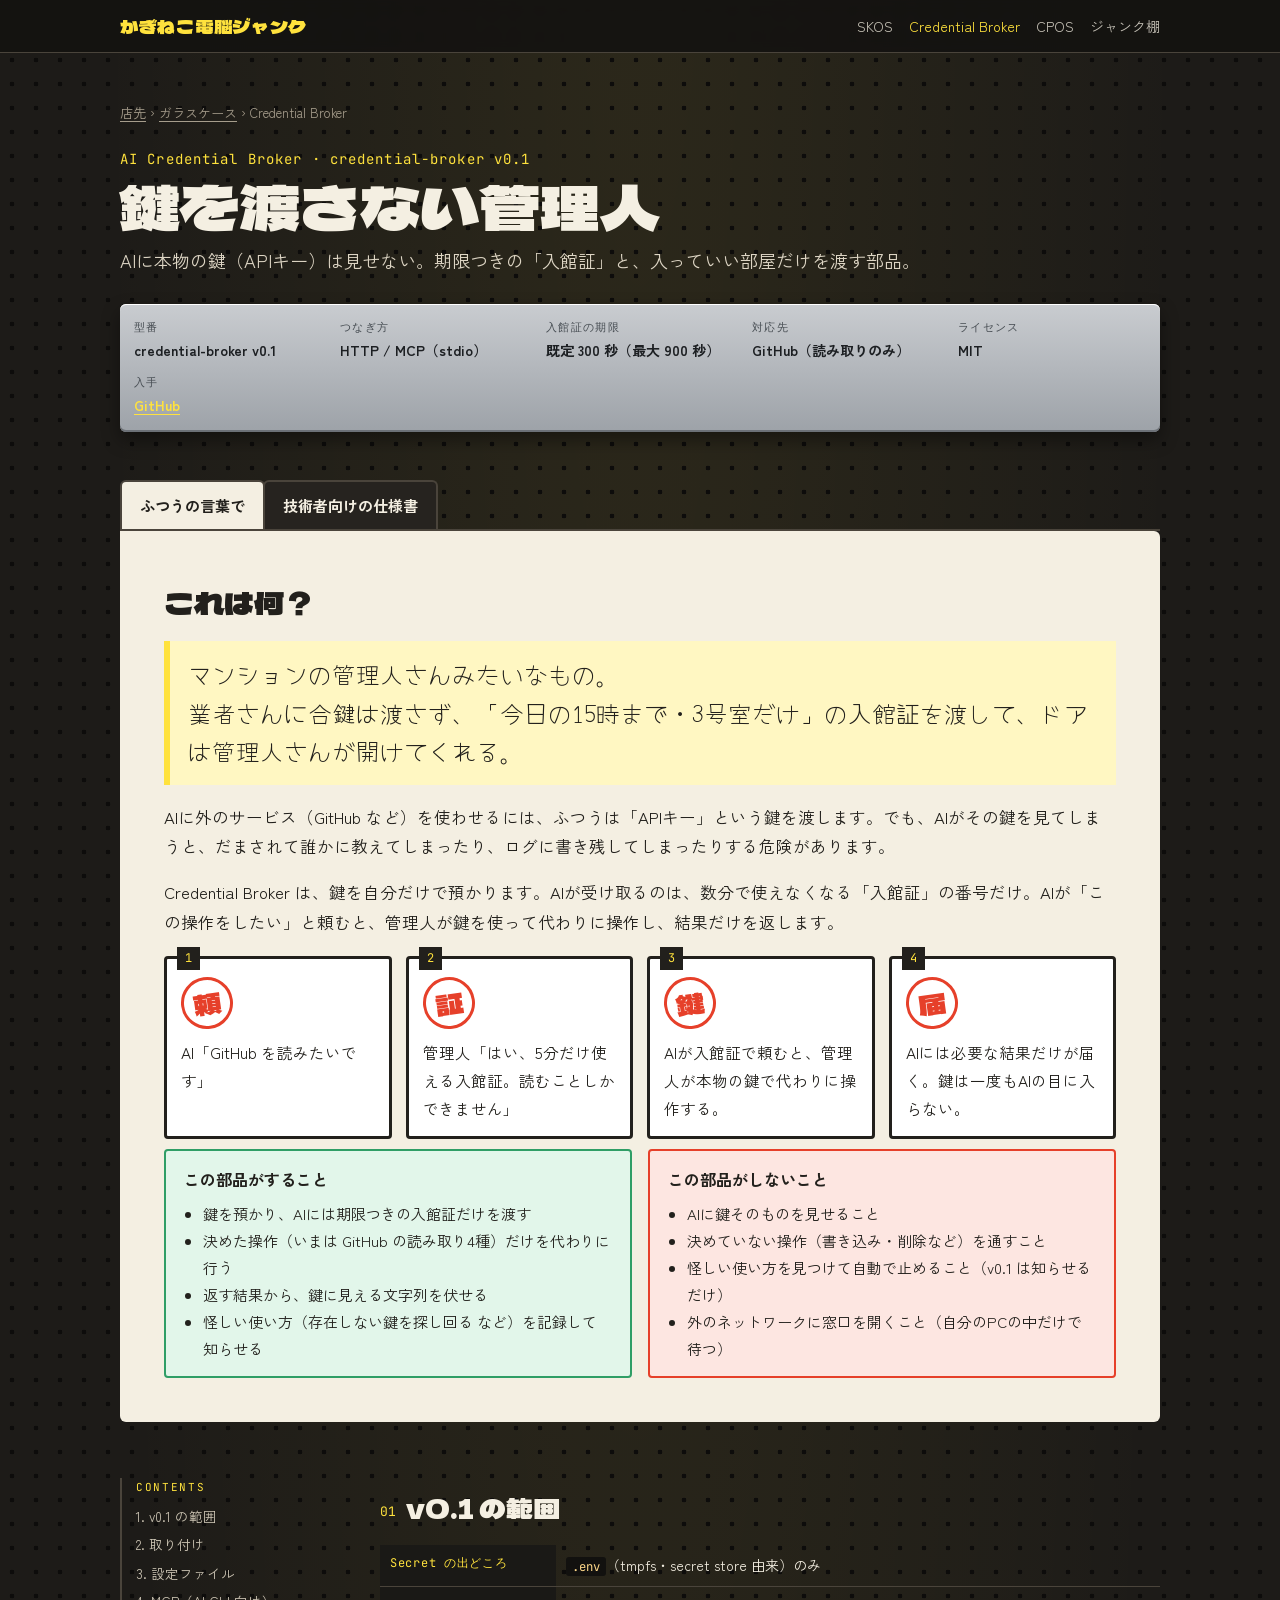
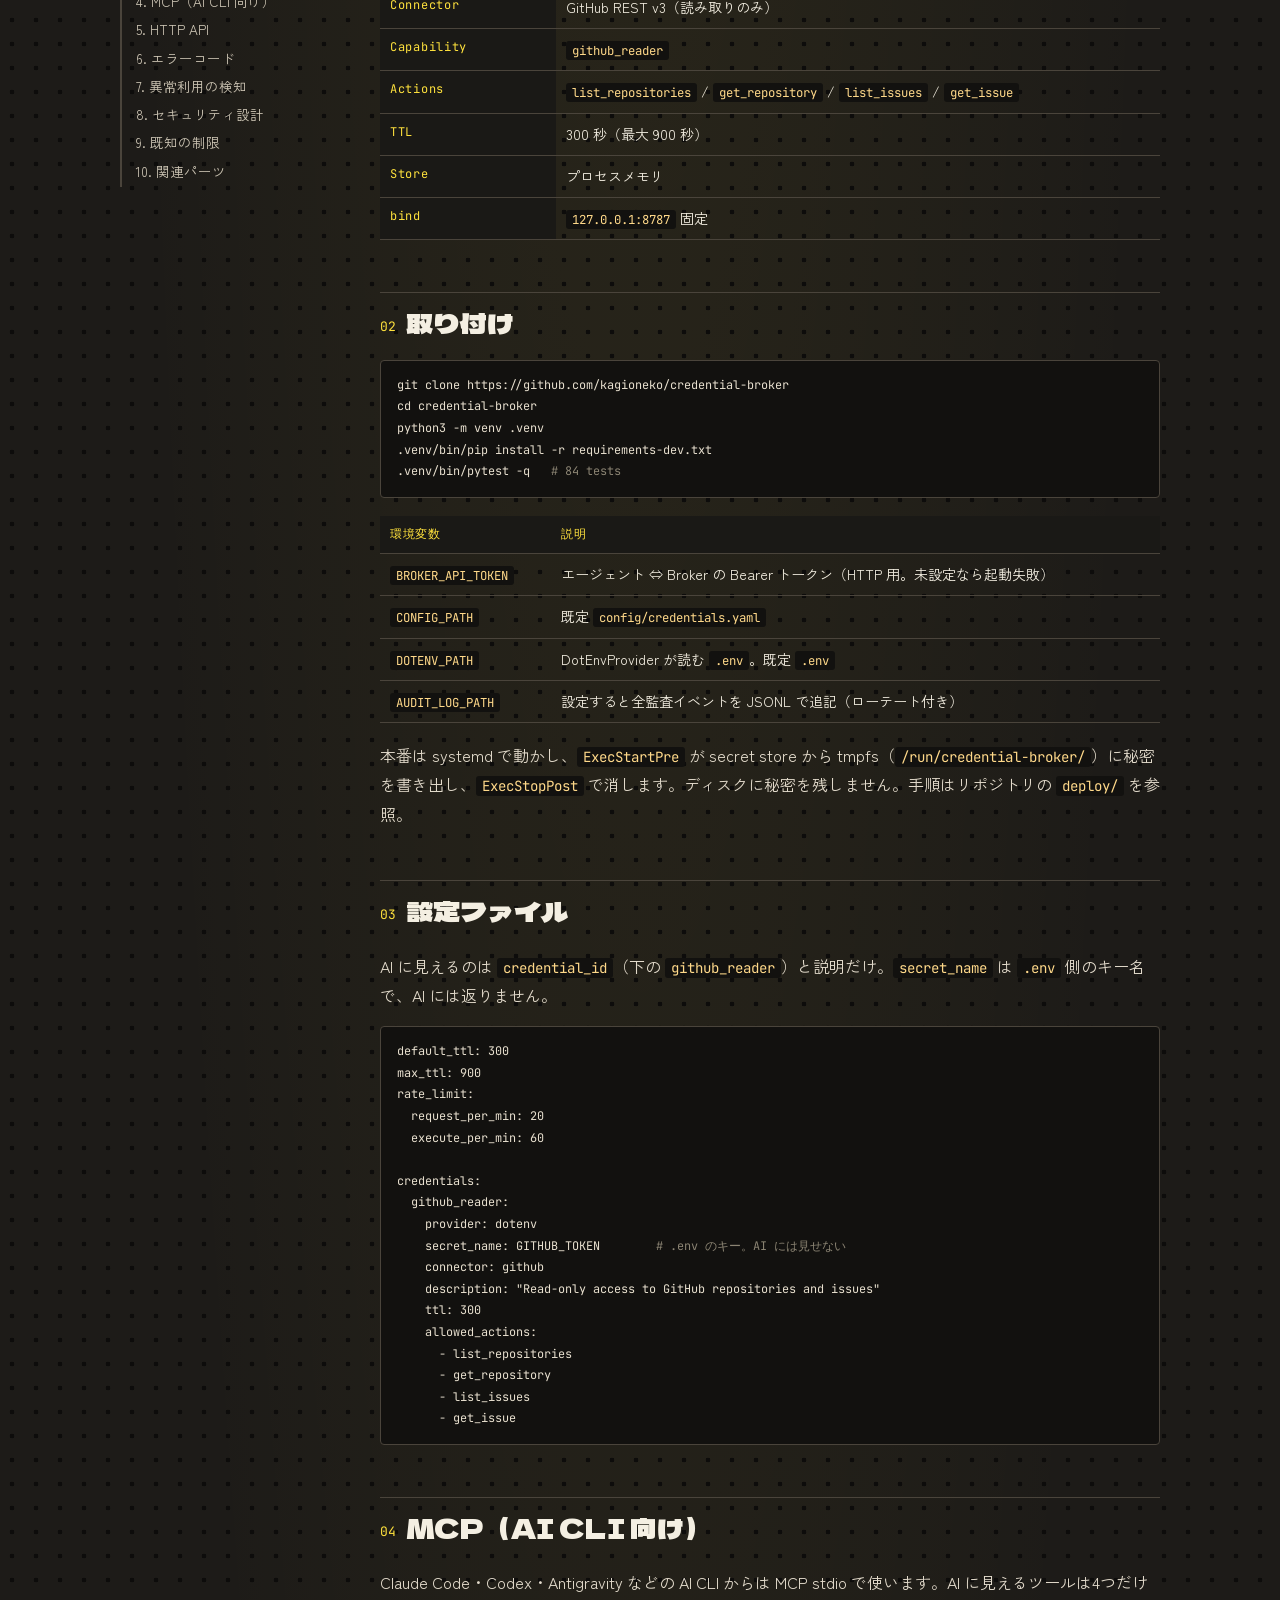
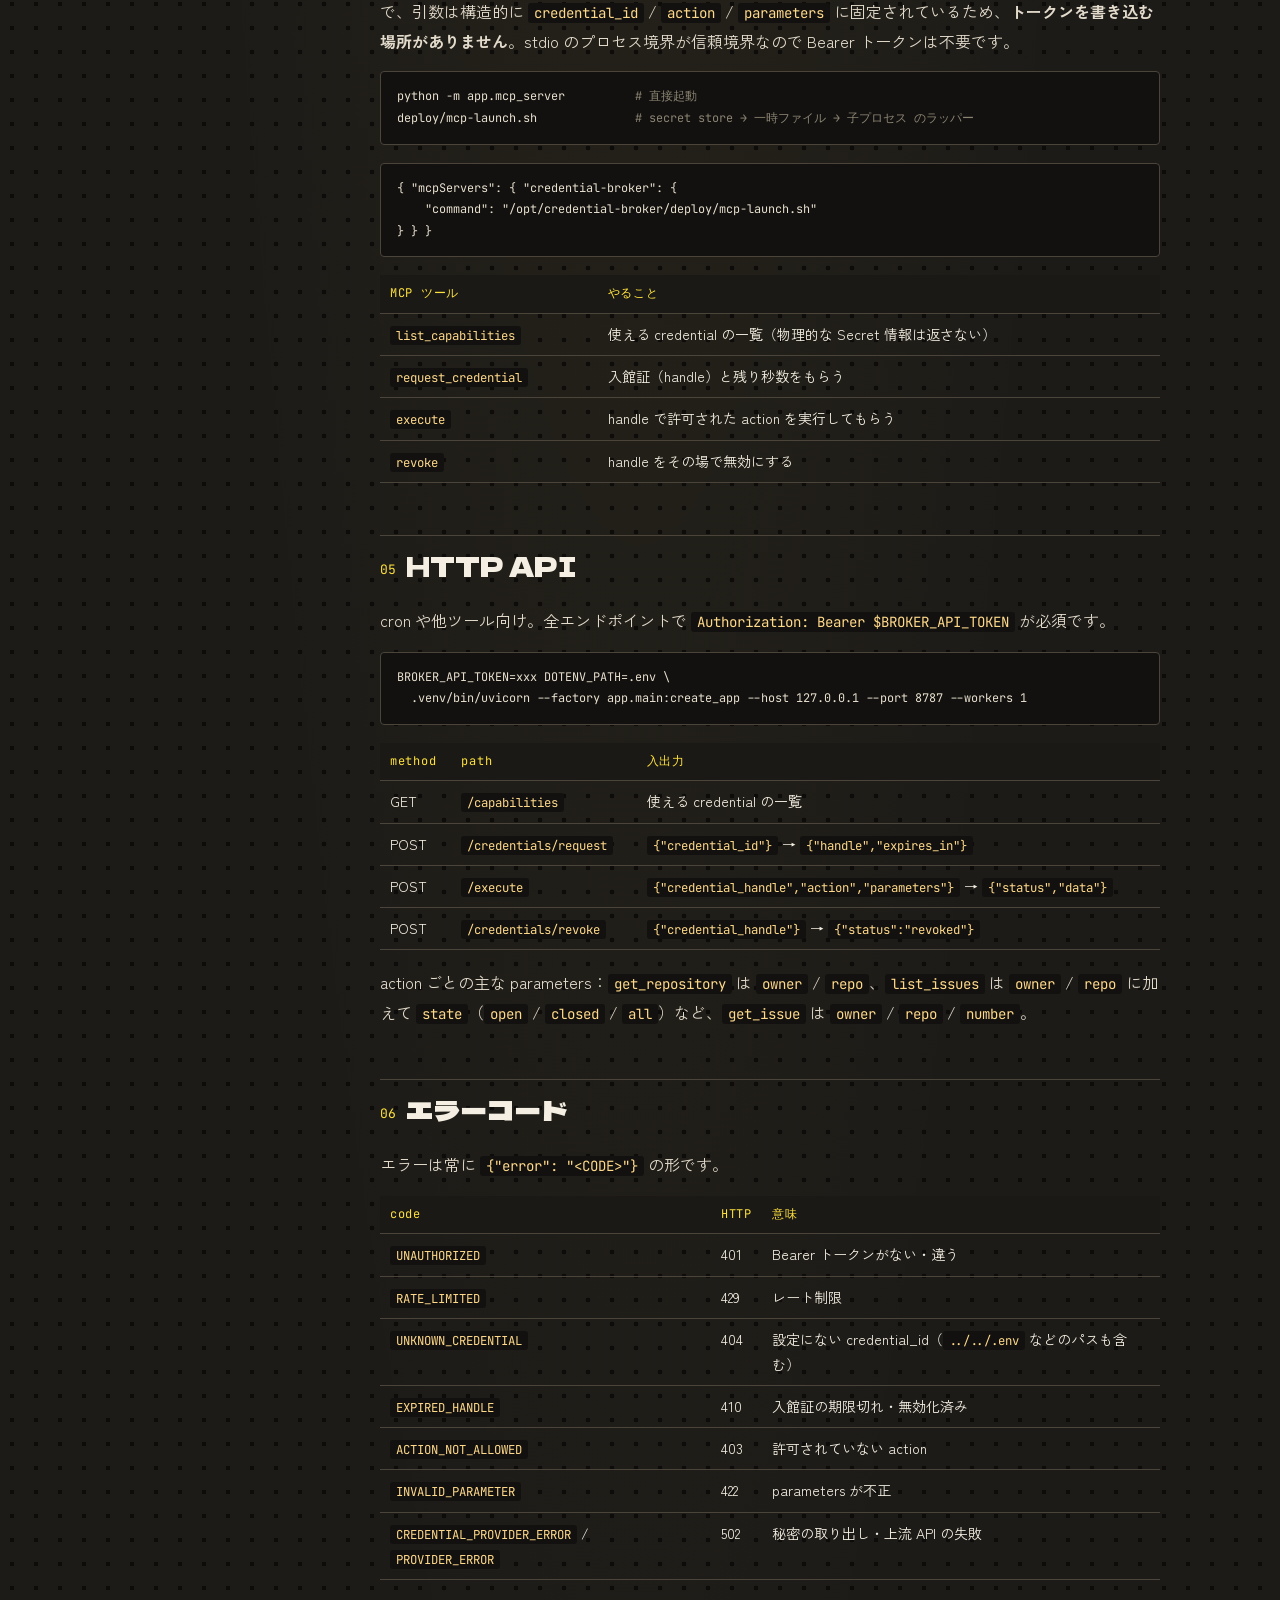
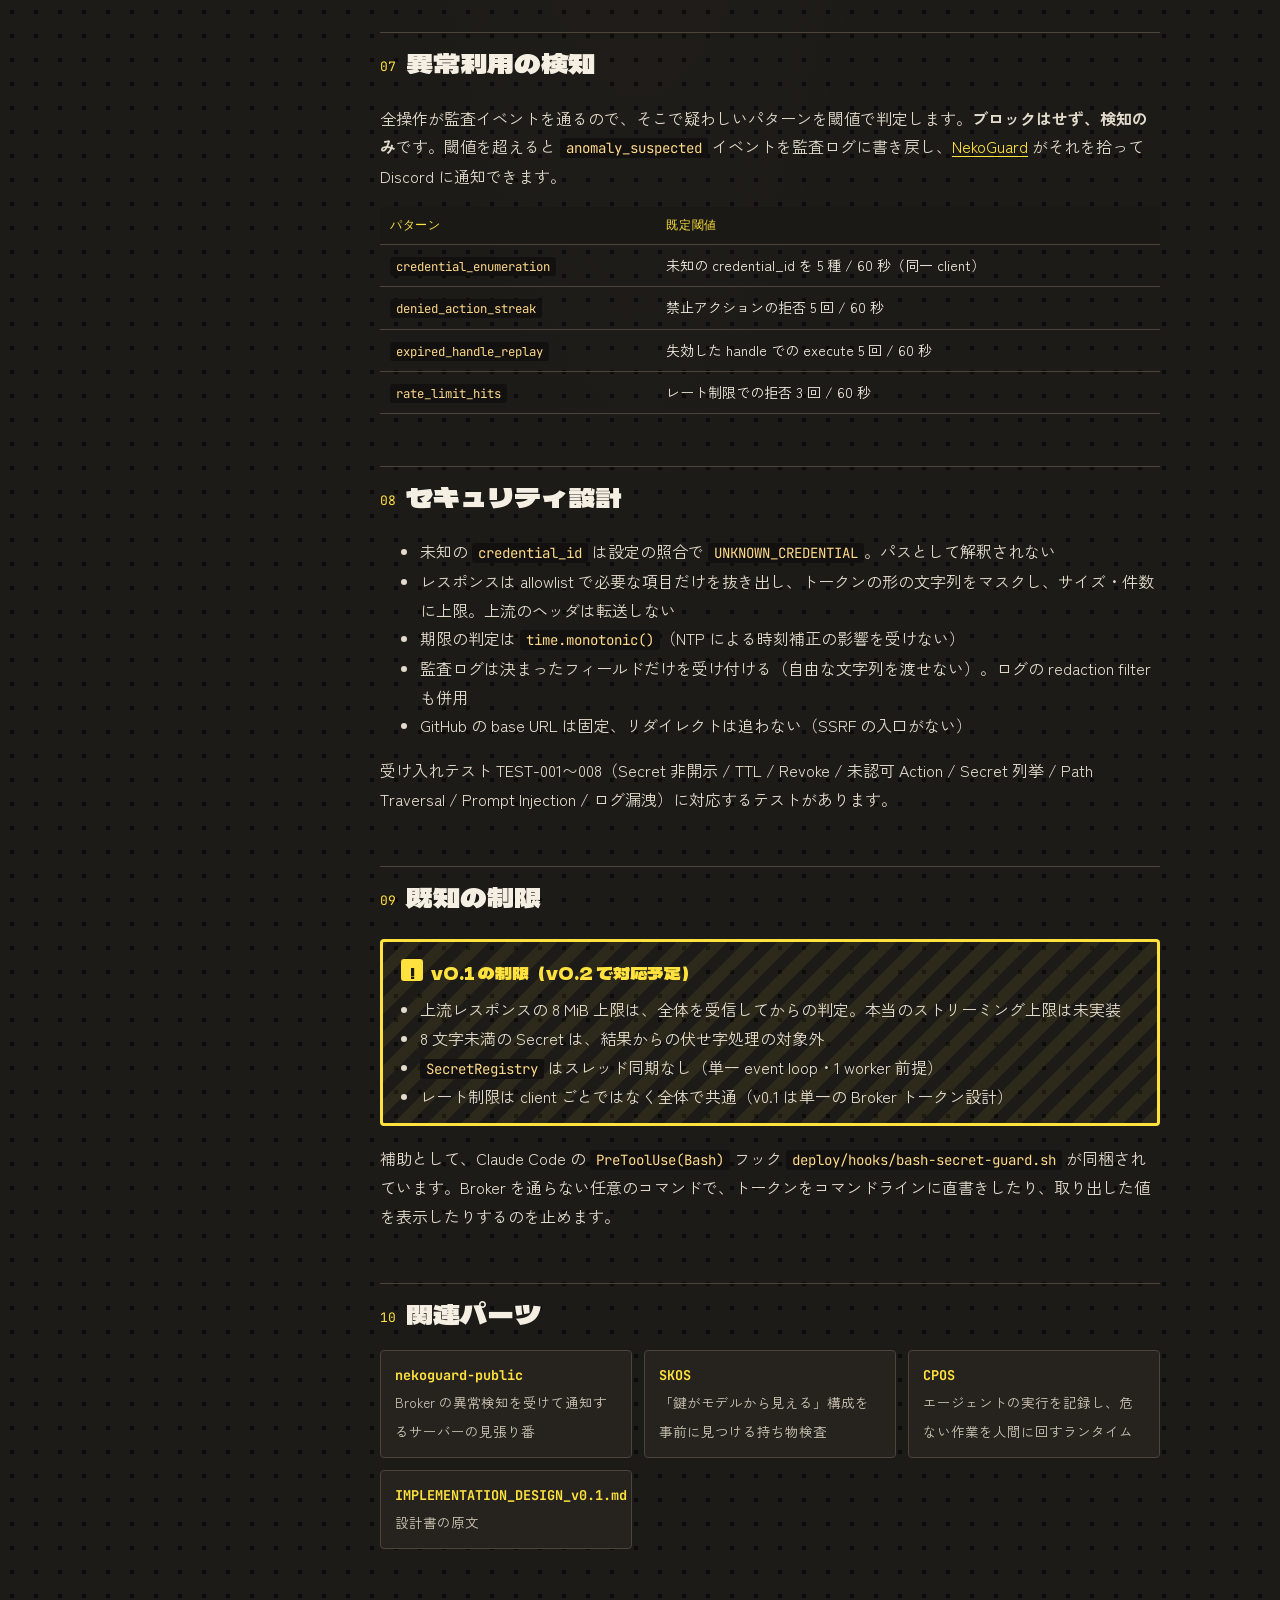
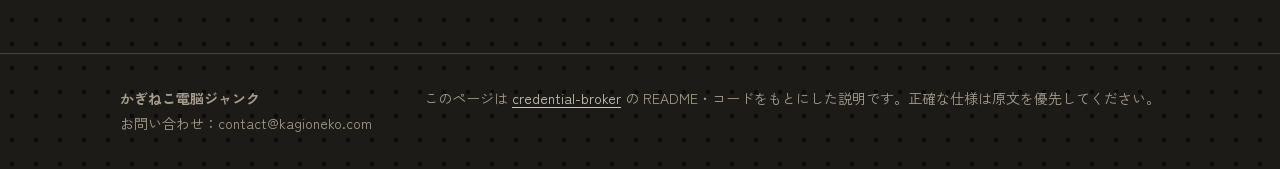
==== broker.html @ d7047fe0 "Initial site: shop front, junk shelf, SKOS/Broker/CPOS manuals Co-Authored-By: Claude Opus 5.5 <nore" ====
<!doctype html>
<html lang="ja">
<head>
<meta charset="utf-8">
<meta name="viewport" content="width=device-width, initial-scale=1, viewport-fit=cover">
<title>Credential Broker 取扱説明書 — かぎねこ電脳ジャンク</title>
<meta name="description" content="AI Credential Broker：AIに本物の鍵（APIキー）を渡さず、期限つきの入館証だけを渡す管理人。ふつうの言葉の説明と技術リファレンス。">
<link rel="icon" href="data:image/svg+xml,%3Csvg xmlns='http://www.w3.org/2000/svg' viewBox='0 0 64 64'%3E%3Crect width='64' height='64' rx='10' fill='%23c8321f'/%3E%3Ctext x='32' y='45' font-size='38' text-anchor='middle' fill='%23ffe23d' font-family='sans-serif' font-weight='900'%3E%E9%9B%BB%3C/text%3E%3C/svg%3E">
<link rel="preconnect" href="https://fonts.googleapis.com">
<link rel="preconnect" href="https://fonts.gstatic.com" crossorigin>
<link href="https://fonts.googleapis.com/css2?family=Dela+Gothic+One&family=JetBrains+Mono:wght@400;700&family=Yomogi&family=Zen+Kaku+Gothic+New:wght@400;700&display=swap" rel="stylesheet">
<link rel="stylesheet" href="css/shop.css">
</head>
<body>

<header class="topbar">
  <div class="wrap">
    <a class="brand" href="./">かぎねこ電脳ジャンク</a>
    <nav aria-label="取扱説明書">
      <a href="skos.html">SKOS</a>
      <a href="broker.html" aria-current="page">Credential Broker</a>
      <a href="cpos.html">CPOS</a>
      <a href="./#junk">ジャンク棚</a>
    </nav>
  </div>
</header>

<main class="wrap">
  <section class="manual-head">
    <p class="breadcrumb"><a href="./">店先</a> › <a href="./#case">ガラスケース</a> › Credential Broker</p>
    <div class="manual-title">
      <div>
        <span class="model">AI Credential Broker · credential-broker v0.1</span>
        <h1>鍵を渡さない管理人</h1>
        <p class="sub">AIに本物の鍵（APIキー）は見せない。期限つきの「入館証」と、入っていい部屋だけを渡す部品。</p>
      </div>
    </div>
    <dl class="spec-plate">
      <div><dt>型番</dt><dd>credential-broker v0.1</dd></div>
      <div><dt>つなぎ方</dt><dd>HTTP / MCP（stdio）</dd></div>
      <div><dt>入館証の期限</dt><dd>既定 300 秒（最大 900 秒）</dd></div>
      <div><dt>対応先</dt><dd>GitHub（読み取りのみ）</dd></div>
      <div><dt>ライセンス</dt><dd>MIT</dd></div>
      <div><dt>入手</dt><dd><a href="https://github.com/kagioneko/credential-broker">GitHub</a></dd></div>
    </dl>
  </section>

  <div class="layer-switch" role="navigation" aria-label="説明の段">
    <a class="plain-tab" href="#plain">ふつうの言葉で</a>
    <a href="#tech">技術者向けの仕様書</a>
  </div>

  <section id="plain" class="plain-zone">
    <h2>これは何？</h2>
    <p class="analogy">マンションの管理人さんみたいなもの。<br>業者さんに合鍵は渡さず、「今日の15時まで・3号室だけ」の入館証を渡して、ドアは管理人さんが開けてくれる。</p>
    <p>AIに外のサービス（GitHub など）を使わせるには、ふつうは「APIキー」という鍵を渡します。でも、AIがその鍵を見てしまうと、だまされて誰かに教えてしまったり、ログに書き残してしまったりする危険があります。</p>
    <p>Credential Broker は、鍵を自分だけで預かります。AIが受け取るのは、数分で使えなくなる「入館証」の番号だけ。AIが「この操作をしたい」と頼むと、管理人が鍵を使って代わりに操作し、結果だけを返します。</p>

    <div class="comic" aria-label="使い方の流れ">
      <div class="panel"><span class="num">1</span><div class="pic" aria-hidden="true">頼</div><p>AI「GitHub を読みたいです」</p></div>
      <div class="panel"><span class="num">2</span><div class="pic" aria-hidden="true">証</div><p>管理人「はい、5分だけ使える入館証。読むことしかできません」</p></div>
      <div class="panel"><span class="num">3</span><div class="pic" aria-hidden="true">鍵</div><p>AIが入館証で頼むと、管理人が本物の鍵で代わりに操作する。</p></div>
      <div class="panel"><span class="num">4</span><div class="pic" aria-hidden="true">届</div><p>AIには必要な結果だけが届く。鍵は一度もAIの目に入らない。</p></div>
    </div>

    <div class="does">
      <div class="yes">
        <h3>この部品がすること</h3>
        <ul>
          <li>鍵を預かり、AIには期限つきの入館証だけを渡す</li>
          <li>決めた操作（いまは GitHub の読み取り4種）だけを代わりに行う</li>
          <li>返す結果から、鍵に見える文字列を伏せる</li>
          <li>怪しい使い方（存在しない鍵を探し回る など）を記録して知らせる</li>
        </ul>
      </div>
      <div class="no">
        <h3>この部品がしないこと</h3>
        <ul>
          <li>AIに鍵そのものを見せること</li>
          <li>決めていない操作（書き込み・削除など）を通すこと</li>
          <li>怪しい使い方を見つけて自動で止めること（v0.1 は知らせるだけ）</li>
          <li>外のネットワークに窓口を開くこと（自分のPCの中だけで待つ）</li>
        </ul>
      </div>
    </div>
  </section>

  <section id="tech" class="tech-zone">
    <div class="tech-layout">
      <nav class="toc" aria-label="仕様書の目次">
        <p class="t">CONTENTS</p>
        <ol>
          <li><a href="#t-scope">1. v0.1 の範囲</a></li>
          <li><a href="#t-install">2. 取り付け</a></li>
          <li><a href="#t-config">3. 設定ファイル</a></li>
          <li><a href="#t-mcp">4. MCP（AI CLI 向け）</a></li>
          <li><a href="#t-http">5. HTTP API</a></li>
          <li><a href="#t-errors">6. エラーコード</a></li>
          <li><a href="#t-anomaly">7. 異常利用の検知</a></li>
          <li><a href="#t-design">8. セキュリティ設計</a></li>
          <li><a href="#t-limits">9. 既知の制限</a></li>
          <li><a href="#t-related">10. 関連パーツ</a></li>
        </ol>
      </nav>

      <div class="doc">
        <h2 id="t-scope"><span class="sec">01</span>v0.1 の範囲</h2>
        <div class="table-wrap"><table>
          <tbody>
            <tr><th>Secret の出どころ</th><td><code>.env</code>（tmpfs・secret store 由来）のみ</td></tr>
            <tr><th>Connector</th><td>GitHub REST v3（読み取りのみ）</td></tr>
            <tr><th>Capability</th><td><code>github_reader</code></td></tr>
            <tr><th>Actions</th><td><code>list_repositories</code> / <code>get_repository</code> / <code>list_issues</code> / <code>get_issue</code></td></tr>
            <tr><th>TTL</th><td>300 秒（最大 900 秒）</td></tr>
            <tr><th>Store</th><td>プロセスメモリ</td></tr>
            <tr><th>bind</th><td><code>127.0.0.1:8787</code> 固定</td></tr>
          </tbody>
        </table></div>

        <h2 id="t-install"><span class="sec">02</span>取り付け</h2>
<pre><code>git clone https://github.com/kagioneko/credential-broker
cd credential-broker
python3 -m venv .venv
.venv/bin/pip install -r requirements-dev.txt
.venv/bin/pytest -q   <span class="c"># 84 tests</span></code></pre>
        <div class="table-wrap"><table>
          <thead><tr><th>環境変数</th><th>説明</th></tr></thead>
          <tbody>
            <tr><td><code>BROKER_API_TOKEN</code></td><td>エージェント ⇔ Broker の Bearer トークン（HTTP 用。未設定なら起動失敗）</td></tr>
            <tr><td><code>CONFIG_PATH</code></td><td>既定 <code>config/credentials.yaml</code></td></tr>
            <tr><td><code>DOTENV_PATH</code></td><td>DotEnvProvider が読む <code>.env</code>。既定 <code>.env</code></td></tr>
            <tr><td><code>AUDIT_LOG_PATH</code></td><td>設定すると全監査イベントを JSONL で追記（ローテート付き）</td></tr>
          </tbody>
        </table></div>
        <p>本番は systemd で動かし、<code>ExecStartPre</code> が secret store から tmpfs（<code>/run/credential-broker/</code>）に秘密を書き出し、<code>ExecStopPost</code> で消します。ディスクに秘密を残しません。手順はリポジトリの <code>deploy/</code> を参照。</p>

        <h2 id="t-config"><span class="sec">03</span>設定ファイル</h2>
        <p>AI に見えるのは <code>credential_id</code>（下の <code>github_reader</code>）と説明だけ。<code>secret_name</code> は <code>.env</code> 側のキー名で、AI には返りません。</p>
<pre><code>default_ttl: 300
max_ttl: 900
rate_limit:
  request_per_min: 20
  execute_per_min: 60

credentials:
  github_reader:
    provider: dotenv
    secret_name: GITHUB_TOKEN        <span class="c"># .env のキー。AI には見せない</span>
    connector: github
    description: "Read-only access to GitHub repositories and issues"
    ttl: 300
    allowed_actions:
      - list_repositories
      - get_repository
      - list_issues
      - get_issue</code></pre>

        <h2 id="t-mcp"><span class="sec">04</span>MCP（AI CLI 向け）</h2>
        <p>Claude Code・Codex・Antigravity などの AI CLI からは MCP stdio で使います。AI に見えるツールは4つだけで、引数は構造的に <code>credential_id</code> / <code>action</code> / <code>parameters</code> に固定されているため、<b>トークンを書き込む場所がありません</b>。stdio のプロセス境界が信頼境界なので Bearer トークンは不要です。</p>
<pre><code>python -m app.mcp_server          <span class="c"># 直接起動</span>
deploy/mcp-launch.sh              <span class="c"># secret store → 一時ファイル → 子プロセス のラッパー</span></code></pre>
<pre><code>{ "mcpServers": { "credential-broker": {
    "command": "/opt/credential-broker/deploy/mcp-launch.sh"
} } }</code></pre>
        <div class="table-wrap"><table>
          <thead><tr><th>MCP ツール</th><th>やること</th></tr></thead>
          <tbody>
            <tr><td><code>list_capabilities</code></td><td>使える credential の一覧（物理的な Secret 情報は返さない）</td></tr>
            <tr><td><code>request_credential</code></td><td>入館証（handle）と残り秒数をもらう</td></tr>
            <tr><td><code>execute</code></td><td>handle で許可された action を実行してもらう</td></tr>
            <tr><td><code>revoke</code></td><td>handle をその場で無効にする</td></tr>
          </tbody>
        </table></div>

        <h2 id="t-http"><span class="sec">05</span>HTTP API</h2>
        <p>cron や他ツール向け。全エンドポイントで <code>Authorization: Bearer $BROKER_API_TOKEN</code> が必須です。</p>
<pre><code>BROKER_API_TOKEN=xxx DOTENV_PATH=.env \
  .venv/bin/uvicorn --factory app.main:create_app --host 127.0.0.1 --port 8787 --workers 1</code></pre>
        <div class="table-wrap"><table>
          <thead><tr><th>method</th><th>path</th><th>入出力</th></tr></thead>
          <tbody>
            <tr><td>GET</td><td><code>/capabilities</code></td><td>使える credential の一覧</td></tr>
            <tr><td>POST</td><td><code>/credentials/request</code></td><td><code>{"credential_id"}</code> → <code>{"handle","expires_in"}</code></td></tr>
            <tr><td>POST</td><td><code>/execute</code></td><td><code>{"credential_handle","action","parameters"}</code> → <code>{"status","data"}</code></td></tr>
            <tr><td>POST</td><td><code>/credentials/revoke</code></td><td><code>{"credential_handle"}</code> → <code>{"status":"revoked"}</code></td></tr>
          </tbody>
        </table></div>
        <p>action ごとの主な parameters：<code>get_repository</code> は <code>owner</code> / <code>repo</code>、<code>list_issues</code> は <code>owner</code> / <code>repo</code> に加えて <code>state</code>（<code>open</code> / <code>closed</code> / <code>all</code>）など、<code>get_issue</code> は <code>owner</code> / <code>repo</code> / <code>number</code>。</p>

        <h2 id="t-errors"><span class="sec">06</span>エラーコード</h2>
        <p>エラーは常に <code>{"error": "&lt;CODE&gt;"}</code> の形です。</p>
        <div class="table-wrap"><table>
          <thead><tr><th>code</th><th>HTTP</th><th>意味</th></tr></thead>
          <tbody>
            <tr><td><code>UNAUTHORIZED</code></td><td>401</td><td>Bearer トークンがない・違う</td></tr>
            <tr><td><code>RATE_LIMITED</code></td><td>429</td><td>レート制限</td></tr>
            <tr><td><code>UNKNOWN_CREDENTIAL</code></td><td>404</td><td>設定にない credential_id（<code>../../.env</code> などのパスも含む）</td></tr>
            <tr><td><code>EXPIRED_HANDLE</code></td><td>410</td><td>入館証の期限切れ・無効化済み</td></tr>
            <tr><td><code>ACTION_NOT_ALLOWED</code></td><td>403</td><td>許可されていない action</td></tr>
            <tr><td><code>INVALID_PARAMETER</code></td><td>422</td><td>parameters が不正</td></tr>
            <tr><td><code>CREDENTIAL_PROVIDER_ERROR</code> / <code>PROVIDER_ERROR</code></td><td>502</td><td>秘密の取り出し・上流 API の失敗</td></tr>
          </tbody>
        </table></div>

        <h2 id="t-anomaly"><span class="sec">07</span>異常利用の検知</h2>
        <p>全操作が監査イベントを通るので、そこで疑わしいパターンを閾値で判定します。<b>ブロックはせず、検知のみ</b>です。閾値を超えると <code>anomaly_suspected</code> イベントを監査ログに書き戻し、<a href="https://github.com/kagioneko/nekoguard-public">NekoGuard</a> がそれを拾って Discord に通知できます。</p>
        <div class="table-wrap"><table>
          <thead><tr><th>パターン</th><th>既定閾値</th></tr></thead>
          <tbody>
            <tr><td><code>credential_enumeration</code></td><td>未知の credential_id を 5 種 / 60 秒（同一 client）</td></tr>
            <tr><td><code>denied_action_streak</code></td><td>禁止アクションの拒否 5 回 / 60 秒</td></tr>
            <tr><td><code>expired_handle_replay</code></td><td>失効した handle での execute 5 回 / 60 秒</td></tr>
            <tr><td><code>rate_limit_hits</code></td><td>レート制限での拒否 3 回 / 60 秒</td></tr>
          </tbody>
        </table></div>

        <h2 id="t-design"><span class="sec">08</span>セキュリティ設計</h2>
        <ul>
          <li>未知の <code>credential_id</code> は設定の照合で <code>UNKNOWN_CREDENTIAL</code>。パスとして解釈されない</li>
          <li>レスポンスは allowlist で必要な項目だけを抜き出し、トークンの形の文字列をマスクし、サイズ・件数に上限。上流のヘッダは転送しない</li>
          <li>期限の判定は <code>time.monotonic()</code>（NTP による時刻補正の影響を受けない）</li>
          <li>監査ログは決まったフィールドだけを受け付ける（自由な文字列を渡せない）。ログの redaction filter も併用</li>
          <li>GitHub の base URL は固定、リダイレクトは追わない（SSRF の入口がない）</li>
        </ul>
        <p>受け入れテスト TEST-001〜008（Secret 非開示 / TTL / Revoke / 未認可 Action / Secret 列挙 / Path Traversal / Prompt Injection / ログ漏洩）に対応するテストがあります。</p>

        <h2 id="t-limits"><span class="sec">09</span>既知の制限</h2>
        <div class="caution">
          <p class="h">v0.1 の制限（v0.2 で対応予定）</p>
          <ul>
            <li>上流レスポンスの 8 MiB 上限は、全体を受信してからの判定。本当のストリーミング上限は未実装</li>
            <li>8 文字未満の Secret は、結果からの伏せ字処理の対象外</li>
            <li><code>SecretRegistry</code> はスレッド同期なし（単一 event loop・1 worker 前提）</li>
            <li>レート制限は client ごとではなく全体で共通（v0.1 は単一の Broker トークン設計）</li>
          </ul>
        </div>
        <p>補助として、Claude Code の <code>PreToolUse(Bash)</code> フック <code>deploy/hooks/bash-secret-guard.sh</code> が同梱されています。Broker を通らない任意のコマンドで、トークンをコマンドラインに直書きしたり、取り出した値を表示したりするのを止めます。</p>

        <h2 id="t-related"><span class="sec">10</span>関連パーツ</h2>
        <div class="related">
          <a href="https://github.com/kagioneko/nekoguard-public"><b>nekoguard-public</b><span>Broker の異常検知を受けて通知するサーバーの見張り番</span></a>
          <a href="skos.html"><b>SKOS</b><span>「鍵がモデルから見える」構成を事前に見つける持ち物検査</span></a>
          <a href="cpos.html"><b>CPOS</b><span>エージェントの実行を記録し、危ない作業を人間に回すランタイム</span></a>
          <a href="https://github.com/kagioneko/credential-broker/blob/master/IMPLEMENTATION_DESIGN_v0.1.md"><b>IMPLEMENTATION_DESIGN_v0.1.md</b><span>設計書の原文</span></a>
        </div>
      </div>
    </div>
  </section>
</main>

<footer class="footer">
  <div class="wrap">
    <div><b>かぎねこ電脳ジャンク</b><br>お問い合わせ：contact@kagioneko.com</div>
    <div>このページは <a href="https://github.com/kagioneko/credential-broker">credential-broker</a> の README・コードをもとにした説明です。正確な仕様は原文を優先してください。</div>
  </div>
</footer>
</body>
</html>
---- css/shop.css ----
/* かぎねこ電脳ジャンク — 共通スタイル
   夜の電気街の店先：有孔ボードの壁、手書きPOP、段ボールのカゴ、蛍光の値札 */

:root {
  --wall: #1d1b18;
  --wall-2: #26231f;
  --peg: #34302a;
  --kraft: #c7a26a;
  --kraft-dark: #9c7a45;
  --kraft-ink: #3a2a14;
  --paper: #f4efe2;
  --paper-ink: #22201c;
  --pop-yellow: #ffe23d;
  --pop-red: #e6402a;
  --pop-green: #3fd18a;
  --neon: #ff5a8a;
  --neon-cyan: #4fe3ff;
  --muted: #a69d8c;
  --line: #4a443b;
  --code-bg: #12110f;
  --radius: 4px;
  --gutter: clamp(16px, 4vw, 40px);
  --f-sign: "Dela Gothic One", "Hiragino Sans", "Noto Sans JP", sans-serif;
  --f-body: "Zen Kaku Gothic New", "Hiragino Sans", "Noto Sans JP", sans-serif;
  --f-hand: "Yomogi", "Zen Kurenaido", "Hiragino Maru Gothic ProN", sans-serif;
  --f-mono: "JetBrains Mono", "Source Code Pro", ui-monospace, monospace;
  color-scheme: dark;
}

* { box-sizing: border-box; }

html { scroll-behavior: smooth; }

body {
  margin: 0;
  background-color: var(--wall);
  background-image:
    radial-gradient(circle at 12px 12px, #0d0c0b 2.2px, transparent 2.6px),
    radial-gradient(ellipse at 50% -10%, rgba(255, 226, 61, .07), transparent 60%);
  background-size: 24px 24px, 100% 100%;
  color: var(--paper);
  font-family: var(--f-body);
  font-size: 16px;
  line-height: 1.8;
  -webkit-font-smoothing: antialiased;
}

a { color: var(--pop-yellow); text-underline-offset: 3px; }
a:hover { color: #fff; }

img { max-width: 100%; }

.wrap { max-width: 1120px; margin: 0 auto; padding-inline: var(--gutter); }

/* ---------- 上部の店名バー ---------- */
.topbar {
  position: sticky;
  top: env(safe-area-inset-top, 0px);
  z-index: 20;
  background: rgba(20, 19, 17, .92);
  backdrop-filter: blur(6px);
  border-bottom: 1px solid var(--line);
}
.topbar .wrap {
  display: flex; align-items: center; gap: 16px; flex-wrap: wrap;
  padding-block: 10px;
}
.topbar .brand {
  font-family: var(--f-sign); color: var(--pop-yellow); text-decoration: none;
  font-size: 18px; letter-spacing: .04em;
}
.topbar nav { display: flex; gap: 4px 16px; flex-wrap: wrap; margin-left: auto; font-size: 14px; }
.topbar nav a { color: var(--paper); text-decoration: none; opacity: .8; }
.topbar nav a:hover, .topbar nav a[aria-current] { opacity: 1; color: var(--pop-yellow); }

/* ---------- 看板 ---------- */
.sign {
  position: relative;
  padding-block: 64px 40px;
  text-align: center;
  overflow: hidden;
}
.sign-board {
  display: inline-block;
  position: relative;
  padding: 22px clamp(18px, 5vw, 56px) 26px;
  background: linear-gradient(180deg, #c8321f, #a5251a);
  border: 6px solid #2a1712;
  outline: 3px solid var(--pop-yellow);
  outline-offset: -14px;
  box-shadow: 0 18px 40px rgba(0,0,0,.55), inset 0 2px 0 rgba(255,255,255,.2);
  transform: rotate(-1.2deg);
}
.sign-board .kicker {
  display: block; font-family: var(--f-body); font-weight: 700;
  font-size: clamp(12px, 2.4vw, 15px); letter-spacing: .3em; color: #ffd9cf;
}
.sign-board h1 {
  margin: 4px 0 0; font-family: var(--f-sign); font-weight: 400;
  font-size: clamp(34px, 8.5vw, 84px); line-height: 1.1; color: var(--pop-yellow);
  text-shadow: 3px 3px 0 #2a1712;
  letter-spacing: .02em;
}
.sign-board .en {
  display: block; margin-top: 6px; font-family: var(--f-mono); font-size: clamp(11px, 2vw, 13px);
  letter-spacing: .35em; color: #ffe9b0;
}
.open-neon {
  position: absolute; right: clamp(-6px, 2vw, 24px); top: -18px;
  font-family: var(--f-mono); font-weight: 700; font-size: 18px; letter-spacing: .2em;
  color: var(--neon); padding: 4px 10px; border: 2px solid var(--neon); border-radius: 8px;
  text-shadow: 0 0 6px var(--neon), 0 0 16px var(--neon);
  box-shadow: 0 0 10px rgba(255,90,138,.6), inset 0 0 8px rgba(255,90,138,.4);
  transform: rotate(6deg);
  animation: flicker 6s infinite;
  background: #1a0f13;
}
@keyframes flicker {
  0%, 18%, 22%, 62%, 64%, 100% { opacity: 1; }
  20%, 63% { opacity: .35; }
}
.sign-lead {
  max-width: 640px; margin: 36px auto 0; font-size: clamp(15px, 2.4vw, 18px); color: #e9e2d2;
}
.sign-lead strong { color: var(--pop-yellow); }

/* ---------- 注意書きの貼り紙 ---------- */
.notice {
  position: relative;
  max-width: 760px; margin: 8px auto 0;
  background: var(--paper); color: var(--paper-ink);
  padding: 28px clamp(18px, 4vw, 36px) 22px;
  box-shadow: 0 10px 24px rgba(0,0,0,.45);
  transform: rotate(.6deg);
  font-family: var(--f-hand); font-size: 17px; line-height: 1.75;
}
.notice::before, .notice::after {
  content: ""; position: absolute; top: -10px; width: 90px; height: 24px;
  background: rgba(255, 226, 61, .75);
  box-shadow: 0 1px 2px rgba(0,0,0,.2);
}
.notice::before { left: 18px; transform: rotate(-6deg); }
.notice::after { right: 18px; transform: rotate(5deg); }
.notice h2 {
  margin: 0 0 8px; font-family: var(--f-sign); font-weight: 400; font-size: 22px; color: var(--pop-red);
}
.notice ul { margin: 0; padding-left: 1.2em; }
.notice li { margin: 2px 0; }
.notice .sig { text-align: right; margin: 10px 0 0; }

/* ---------- 見出し（棚札） ---------- */
.section { padding-block: 72px 24px; }
.shelf-label {
  display: flex; align-items: baseline; gap: 14px; flex-wrap: wrap;
  margin: 0 0 8px;
}
.shelf-label h2 {
  margin: 0; font-family: var(--f-sign); font-weight: 400; font-size: clamp(24px, 4.5vw, 36px);
  color: var(--paper);
}
.shelf-label .no {
  font-family: var(--f-mono); font-size: 13px; color: var(--wall); background: var(--pop-yellow);
  padding: 2px 8px; border-radius: 2px; letter-spacing: .1em;
}
.section-lead { color: var(--muted); margin: 0 0 28px; max-width: 720px; }

/* ---------- ガラスケース（主力パーツ） ---------- */
.case {
  display: grid; grid-template-columns: repeat(auto-fit, minmax(280px, 1fr)); gap: 22px;
  padding: 22px; border-radius: 6px;
  background:
    linear-gradient(135deg, rgba(255,255,255,.07), rgba(255,255,255,0) 40%),
    linear-gradient(180deg, #2b2823, #1f1d19);
  border: 1px solid #5a5347;
  box-shadow: inset 0 0 0 4px #15130f, inset 0 0 40px rgba(79, 227, 255, .05), 0 20px 40px rgba(0,0,0,.4);
}
.item {
  position: relative; display: flex; flex-direction: column;
  background: var(--paper); color: var(--paper-ink); border-radius: var(--radius);
  padding: 22px 20px 18px; text-decoration: none;
  box-shadow: 0 6px 0 #0d0c0a, 0 14px 24px rgba(0,0,0,.35);
  transition: transform .2s ease, box-shadow .2s ease;
}
.item:hover { transform: translateY(-4px) rotate(-.4deg); color: var(--paper-ink); box-shadow: 0 10px 0 #0d0c0a, 0 22px 30px rgba(0,0,0,.4); }
.item .model { font-family: var(--f-mono); font-size: 12px; color: #6f675a; letter-spacing: .06em; padding-right: 64px; }
.item h3 { margin: 2px 0 6px; font-family: var(--f-sign); font-weight: 400; font-size: 26px; line-height: 1.2; }
.item .plain { font-family: var(--f-hand); font-size: 18px; line-height: 1.6; margin: 0 0 12px; color: #2c2924; }
.item .tech { font-size: 13.5px; color: #5d5649; margin: 0 0 16px; }
.item .go {
  margin-top: auto; align-self: flex-start; font-weight: 700; font-size: 14px;
  background: var(--paper-ink); color: var(--pop-yellow); padding: 6px 14px; border-radius: 3px;
}
.sticker {
  position: absolute; top: -12px; right: 14px;
  font-family: var(--f-sign); font-size: 14px; color: var(--paper-ink);
  background: var(--pop-yellow); padding: 6px 10px; border-radius: 50%;
  width: 64px; height: 64px; display: grid; place-items: center; text-align: center; line-height: 1.1;
  transform: rotate(12deg); box-shadow: 0 3px 6px rgba(0,0,0,.35);
}
.sticker.red { background: var(--pop-red); color: #fff; }
.sticker.green { background: var(--pop-green); }

/* ---------- 組み立て例 ---------- */
.assembly {
  display: grid; grid-template-columns: 1fr auto 1fr auto 1fr; align-items: stretch; gap: 10px;
}
.assembly .step {
  background: var(--wall-2); border: 1px dashed var(--line); border-radius: 6px; padding: 18px;
}
.assembly .step .when { font-family: var(--f-mono); font-size: 12px; color: var(--pop-yellow); letter-spacing: .1em; }
.assembly .step h3 { margin: 4px 0 6px; font-size: 18px; }
.assembly .step p { margin: 0; color: #d6cebe; font-size: 14.5px; }
.assembly .arrow { align-self: center; font-family: var(--f-sign); font-size: 28px; color: var(--pop-yellow); }

/* ---------- ジャンク棚 ---------- */
.bins { display: flex; gap: 8px; flex-wrap: wrap; margin: 0 0 22px; }
.bin-btn {
  font: inherit; font-size: 14px; cursor: pointer;
  background: var(--kraft); color: var(--kraft-ink); border: 0; border-radius: 3px;
  padding: 6px 12px; font-weight: 700;
  box-shadow: inset 0 -3px 0 var(--kraft-dark);
}
.bin-btn[aria-pressed="true"] { background: var(--pop-yellow); box-shadow: inset 0 -3px 0 #b39a12; }
.bin-btn .n { font-family: var(--f-mono); font-weight: 400; opacity: .7; margin-left: 4px; }

.search {
  display: block; width: 100%; max-width: 420px; margin: 0 0 18px;
  font: inherit; color: var(--paper); background: var(--code-bg);
  border: 1px solid var(--line); border-radius: 3px; padding: 8px 12px;
}

.shelf {
  display: grid; grid-template-columns: repeat(auto-fill, minmax(240px, 1fr)); gap: 18px 16px;
  padding: 18px; border-radius: 4px;
  background:
    repeating-linear-gradient(180deg, transparent 0 calc(100% - 14px), #3b352c calc(100% - 14px) 100%),
    var(--wall-2);
}
.tag {
  position: relative; display: flex; flex-direction: column;
  background: var(--kraft); color: var(--kraft-ink);
  padding: 22px 16px 14px 16px; border-radius: 3px 14px 3px 3px;
  text-decoration: none;
  clip-path: polygon(0 0, calc(100% - 22px) 0, 100% 22px, 100% 100%, 0 100%);
  transition: transform .15s ease;
  background-image: linear-gradient(180deg, rgba(255,255,255,.12), rgba(0,0,0,.04));
}
.tag:hover { transform: rotate(-1.2deg) translateY(-2px); color: var(--kraft-ink); }
.tag::before {
  content: ""; position: absolute; top: 9px; left: 12px; width: 9px; height: 9px; border-radius: 50%;
  background: var(--wall-2); box-shadow: inset 0 1px 2px rgba(0,0,0,.6);
}
.tag .name { font-family: var(--f-mono); font-size: 13.5px; font-weight: 700; word-break: break-all; margin: 0 0 4px; }
.tag .plain { font-family: var(--f-hand); font-size: 16px; line-height: 1.55; margin: 0 0 8px; color: #2a1e0d; }
.tag .meta { margin-top: auto; display: flex; gap: 6px; flex-wrap: wrap; align-items: center; font-size: 12px; }
.tag .chip { background: rgba(58, 42, 20, .14); padding: 1px 7px; border-radius: 2px; }
.tag .chip.warn { background: var(--pop-red); color: #fff; }
.tag .chip.good { background: var(--pop-green); color: #0b2a1a; }
.tag .price {
  margin-left: auto; font-family: var(--f-sign); font-size: 15px; color: var(--pop-red);
  background: var(--pop-yellow); padding: 0 6px; transform: rotate(-3deg);
}
.empty { color: var(--muted); padding: 20px; }

/* ---------- 説明書ページ ---------- */
.manual-head { padding-block: 48px 8px; }
.breadcrumb { font-size: 13px; color: var(--muted); margin: 0 0 18px; }
.breadcrumb a { color: var(--muted); }
.manual-title { display: flex; gap: 22px; align-items: flex-start; flex-wrap: wrap; }
.manual-title h1 {
  margin: 0; font-family: var(--f-sign); font-weight: 400; font-size: clamp(32px, 6.5vw, 60px); line-height: 1.1;
}
.manual-title .model { font-family: var(--f-mono); color: var(--pop-yellow); font-size: 14px; letter-spacing: .08em; }
.manual-title .sub { color: #ddd5c4; margin: 6px 0 0; font-size: clamp(15px, 2.4vw, 18px); }

.spec-plate {
  margin: 28px 0 0;
  display: grid; grid-template-columns: repeat(auto-fit, minmax(170px, 1fr));
  background: linear-gradient(180deg, #c9ccd0, #9da2a8); color: #1c1f22;
  border-radius: 6px; padding: 14px; gap: 10px 18px;
  box-shadow: inset 0 1px 0 #fff, inset 0 -2px 0 #6c7177, 0 8px 18px rgba(0,0,0,.4);
  font-size: 14px; position: relative;
}
.spec-plate div { min-width: 0; }
.spec-plate dt { font-family: var(--f-mono); font-size: 11px; letter-spacing: .12em; color: #474d53; }
.spec-plate dd { margin: 0; font-weight: 700; overflow-wrap: anywhere; }

/* 2段構成：ふつうの言葉で / 技術者向け */
.layer-switch { display: flex; gap: 0; margin: 40px 0 0; border-bottom: 2px solid var(--line); flex-wrap: wrap; }
.layer-switch a {
  padding: 10px 18px; text-decoration: none; color: var(--paper); font-weight: 700;
  border: 2px solid var(--line); border-bottom: 0; margin-right: -2px; border-radius: 6px 6px 0 0;
  background: var(--wall-2); font-size: 15px;
}
.layer-switch a.plain-tab { background: var(--paper); color: var(--paper-ink); }

.plain-zone {
  background: var(--paper); color: var(--paper-ink); border-radius: 0 6px 6px 6px;
  padding: clamp(22px, 4vw, 44px);
}
.plain-zone h2 { font-family: var(--f-sign); font-weight: 400; font-size: clamp(22px, 4vw, 30px); margin: 0 0 12px; color: var(--paper-ink); }
.plain-zone h3 { font-size: 19px; margin: 28px 0 8px; }
.plain-zone p, .plain-zone li { font-size: 16.5px; }
.plain-zone .analogy {
  font-family: var(--f-hand); font-size: clamp(19px, 3vw, 24px); line-height: 1.6;
  background: #fff7c2; border-left: 6px solid var(--pop-yellow); padding: 14px 18px; margin: 0 0 18px;
}
.comic {
  display: grid; grid-template-columns: repeat(auto-fit, minmax(200px, 1fr)); gap: 14px; margin: 18px 0 8px;
}
.comic .panel {
  border: 3px solid var(--paper-ink); border-radius: 4px; padding: 14px; background: #fff;
  position: relative;
}
.comic .panel .num {
  position: absolute; top: -12px; left: 10px; background: var(--paper-ink); color: var(--pop-yellow);
  font-family: var(--f-mono); font-size: 12px; padding: 1px 8px;
}
.comic .panel .pic {
  width: 52px; height: 52px; display: grid; place-items: center; margin: 4px 0 10px;
  font-family: var(--f-sign); font-size: 28px; line-height: 1; color: var(--pop-red);
  border: 3px solid var(--pop-red); border-radius: 50%; transform: rotate(-8deg);
}
.comic .panel p { margin: 0; font-size: 15.5px; }
.does {
  display: grid; grid-template-columns: repeat(auto-fit, minmax(260px, 1fr)); gap: 16px; margin: 10px 0 0;
}
.does > div { border-radius: 4px; padding: 14px 18px; }
.does .yes { background: #e2f6ea; border: 2px solid #2f9e66; }
.does .no { background: #fde6e1; border: 2px solid var(--pop-red); }
.does h3 { margin: 0 0 6px; font-size: 16px; }
.does ul { margin: 0; padding-left: 1.2em; }
.does li { font-size: 15px; }

.tech-zone { padding-block: 56px 24px; }
.tech-layout { display: grid; grid-template-columns: 220px minmax(0, 1fr); gap: 40px; align-items: start; }
.toc {
  position: sticky; top: calc(env(safe-area-inset-top, 0px) + 64px);
  font-size: 13.5px; border-left: 2px solid var(--line); padding-left: 14px;
}
.toc .t { font-family: var(--f-mono); font-size: 11px; color: var(--pop-yellow); letter-spacing: .15em; margin: 0 0 6px; }
.toc ol { list-style: none; margin: 0; padding: 0; }
.toc li { margin: 4px 0; }
.toc a { color: #cfc7b6; text-decoration: none; }
.toc a:hover { color: var(--pop-yellow); }

.doc h2 {
  font-family: var(--f-sign); font-weight: 400; font-size: clamp(21px, 3.6vw, 27px);
  margin: 52px 0 12px; padding-top: 6px; border-top: 1px solid var(--line);
  scroll-margin-top: 80px;
}
.doc h2:first-child { margin-top: 0; border-top: 0; }
.doc h2 .sec { font-family: var(--f-mono); font-size: 13px; color: var(--pop-yellow); margin-right: 10px; vertical-align: middle; }
.doc h3 { font-size: 18px; margin: 28px 0 8px; color: #f6edd8; scroll-margin-top: 80px; }
.doc p, .doc li { color: #e2dacb; }
.doc code {
  font-family: var(--f-mono); font-size: .88em; background: var(--code-bg); color: #ffd98a;
  padding: 1px 6px; border-radius: 3px; overflow-wrap: anywhere;
}
.doc pre {
  background: var(--code-bg); border: 1px solid var(--line); border-radius: 4px;
  padding: 14px 16px; overflow-x: auto; font-size: 13.5px; line-height: 1.6; margin: 12px 0 18px;
}
.doc pre code { background: none; padding: 0; color: #e8e0cf; overflow-wrap: normal; }
.doc pre .c { color: #8b8473; }
.doc pre .ok { color: var(--pop-green); }
.doc pre .ng { color: #ff7a63; }
.doc pre .wn { color: var(--pop-yellow); }
.table-wrap { overflow-x: auto; margin: 12px 0 18px; }
.doc table { border-collapse: collapse; width: 100%; font-size: 14px; min-width: 520px; }
.doc th, .doc td { text-align: left; padding: 8px 10px; border-bottom: 1px solid var(--line); vertical-align: top; }
.doc th { font-family: var(--f-mono); font-size: 12px; letter-spacing: .06em; color: var(--pop-yellow); font-weight: 400; background: #1a1916; }
.doc td code { white-space: nowrap; }

.caution {
  border: 3px solid var(--pop-yellow); border-radius: 4px; padding: 16px 18px 12px; margin: 18px 0;
  background: repeating-linear-gradient(-45deg, rgba(255,226,61,.07) 0 12px, transparent 12px 24px);
}
.caution .h { font-family: var(--f-sign); color: var(--pop-yellow); font-size: 17px; margin: 0 0 6px; }
.caution .h::before {
  content: "!"; display: inline-grid; place-items: center; width: 22px; height: 22px; margin-right: 8px;
  background: var(--pop-yellow); color: var(--wall); border-radius: 3px; font-size: 15px; vertical-align: 1px;
}
.caution ul { margin: 0; padding-left: 1.2em; }

.related { display: grid; grid-template-columns: repeat(auto-fill, minmax(220px, 1fr)); gap: 12px; }
.related a {
  display: block; background: var(--wall-2); border: 1px solid var(--line); border-radius: 4px; padding: 12px 14px;
  text-decoration: none; color: var(--paper);
}
.related a b { display: block; font-family: var(--f-mono); font-size: 13.5px; color: var(--pop-yellow); }
.related a span { font-size: 13.5px; color: #cfc7b6; }

/* ---------- フッター ---------- */
.footer {
  margin-top: 80px; padding-block: 32px calc(32px + env(safe-area-inset-bottom, 0px));
  border-top: 1px solid var(--line); color: var(--muted); font-size: 14px;
}
.footer .wrap { display: flex; gap: 12px 28px; flex-wrap: wrap; justify-content: space-between; }
.footer a { color: #cfc7b6; }

/* ---------- 入店時の演出 ---------- */
@media (prefers-reduced-motion: no-preference) {
  .reveal { opacity: 0; transform: translateY(14px); animation: rise .7s cubic-bezier(.2,.7,.2,1) forwards; }
  .reveal.d1 { animation-delay: .1s; }
  .reveal.d2 { animation-delay: .25s; }
  .reveal.d3 { animation-delay: .4s; }
  .reveal.d4 { animation-delay: .55s; }
  @keyframes rise { to { opacity: 1; transform: none; } }
}
@media (prefers-reduced-motion: reduce) {
  .open-neon { animation: none; }
  .item, .tag { transition: none; }
}

/* ---------- 狭い画面 ---------- */
@media (max-width: 860px) {
  .assembly { grid-template-columns: 1fr; }
  .assembly .arrow { transform: rotate(90deg); justify-self: center; }
  .tech-layout { grid-template-columns: minmax(0, 1fr); }
  .toc { position: static; border-left: 0; padding-left: 0; border-top: 1px solid var(--line); padding-top: 12px; }
  .toc ol { display: flex; flex-wrap: wrap; gap: 4px 14px; }
}
@media (max-width: 520px) {
  .open-neon { font-size: 14px; top: -10px; right: 0; }
  .shelf { padding: 12px; }
  .topbar nav { margin-left: 0; }
}
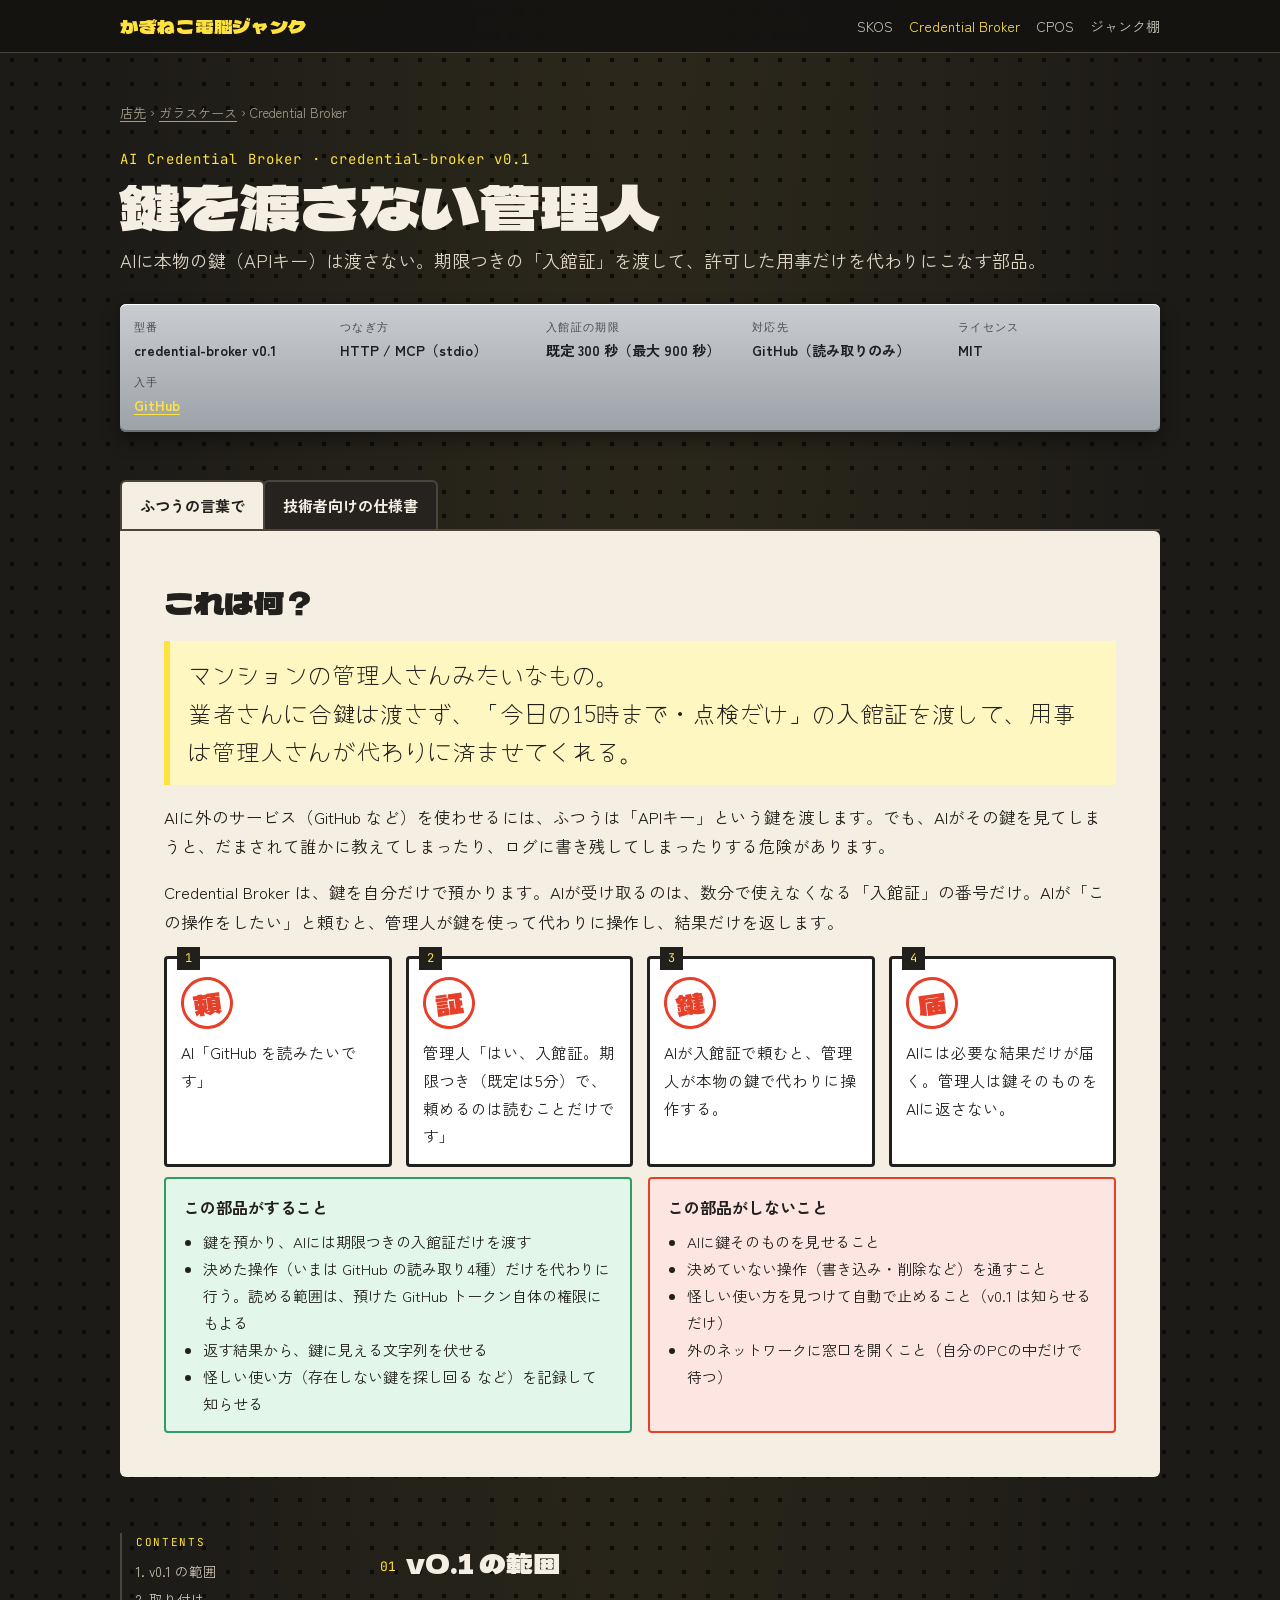
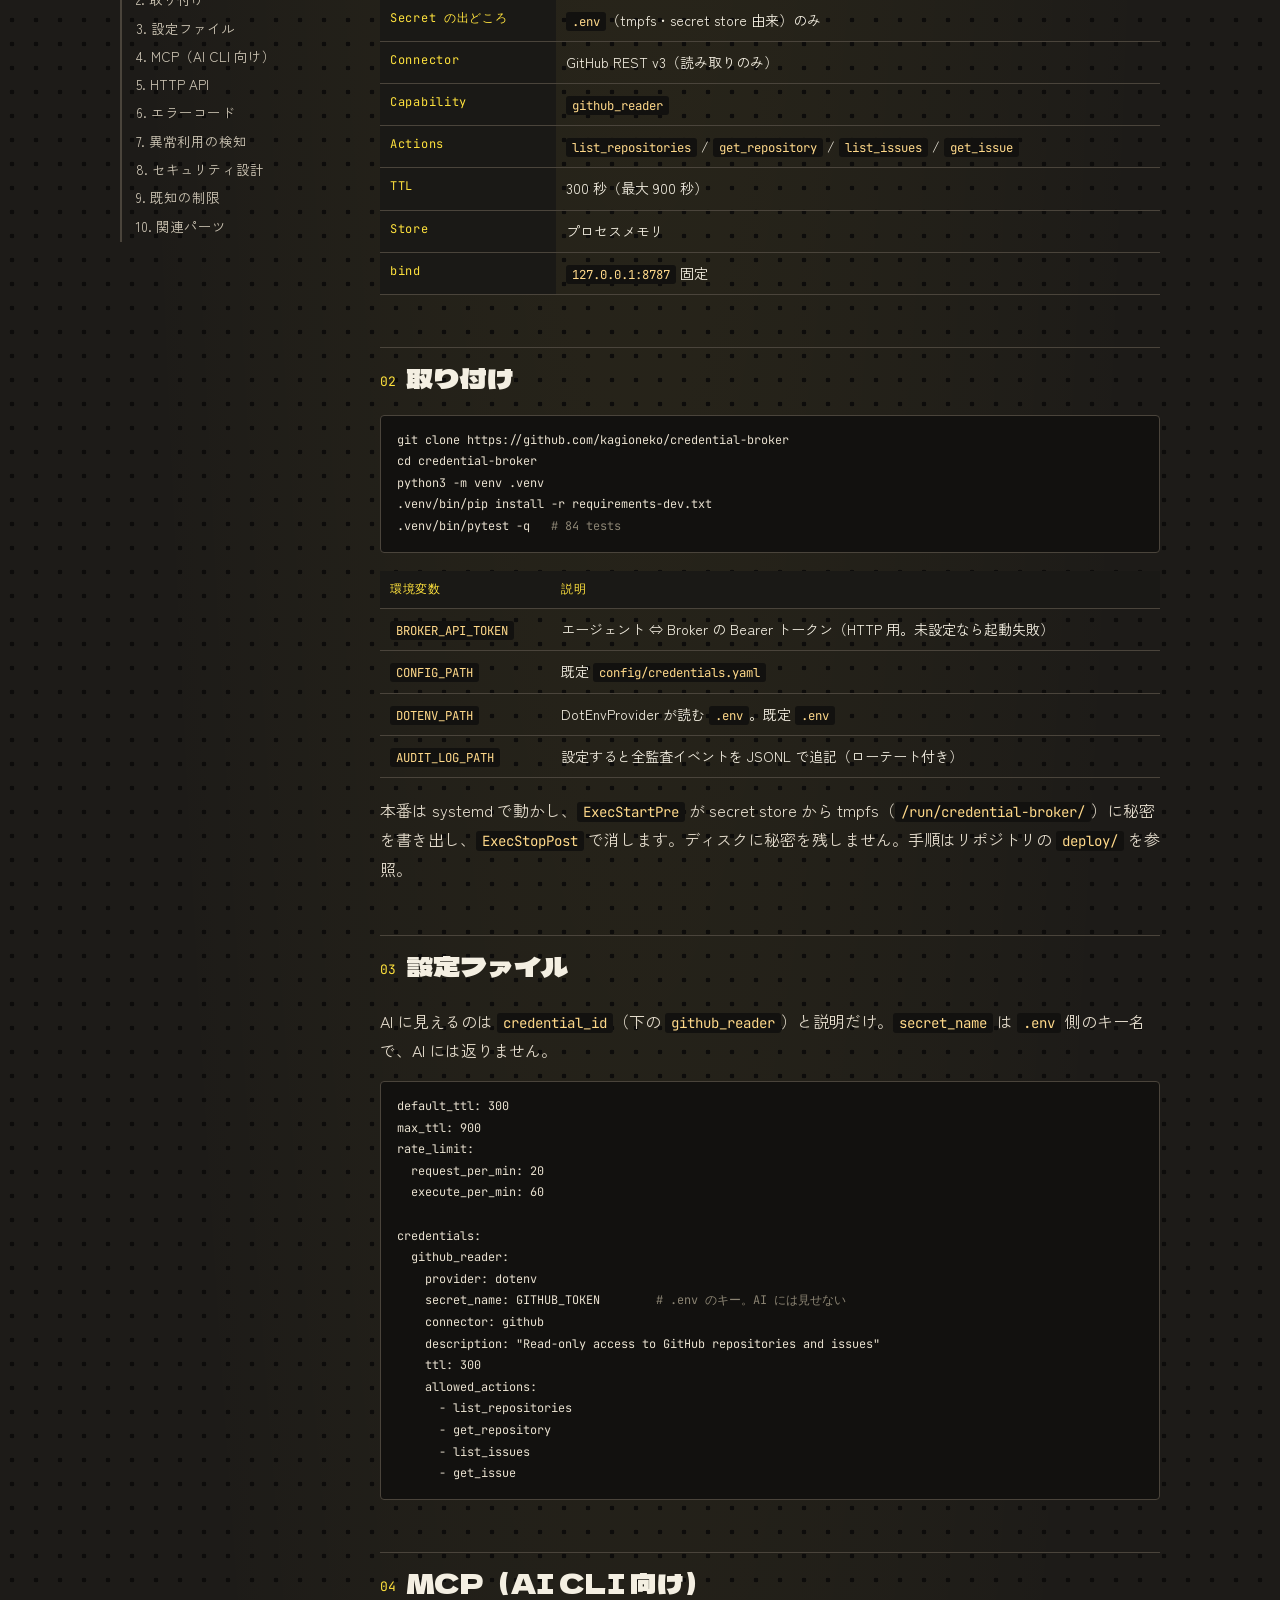
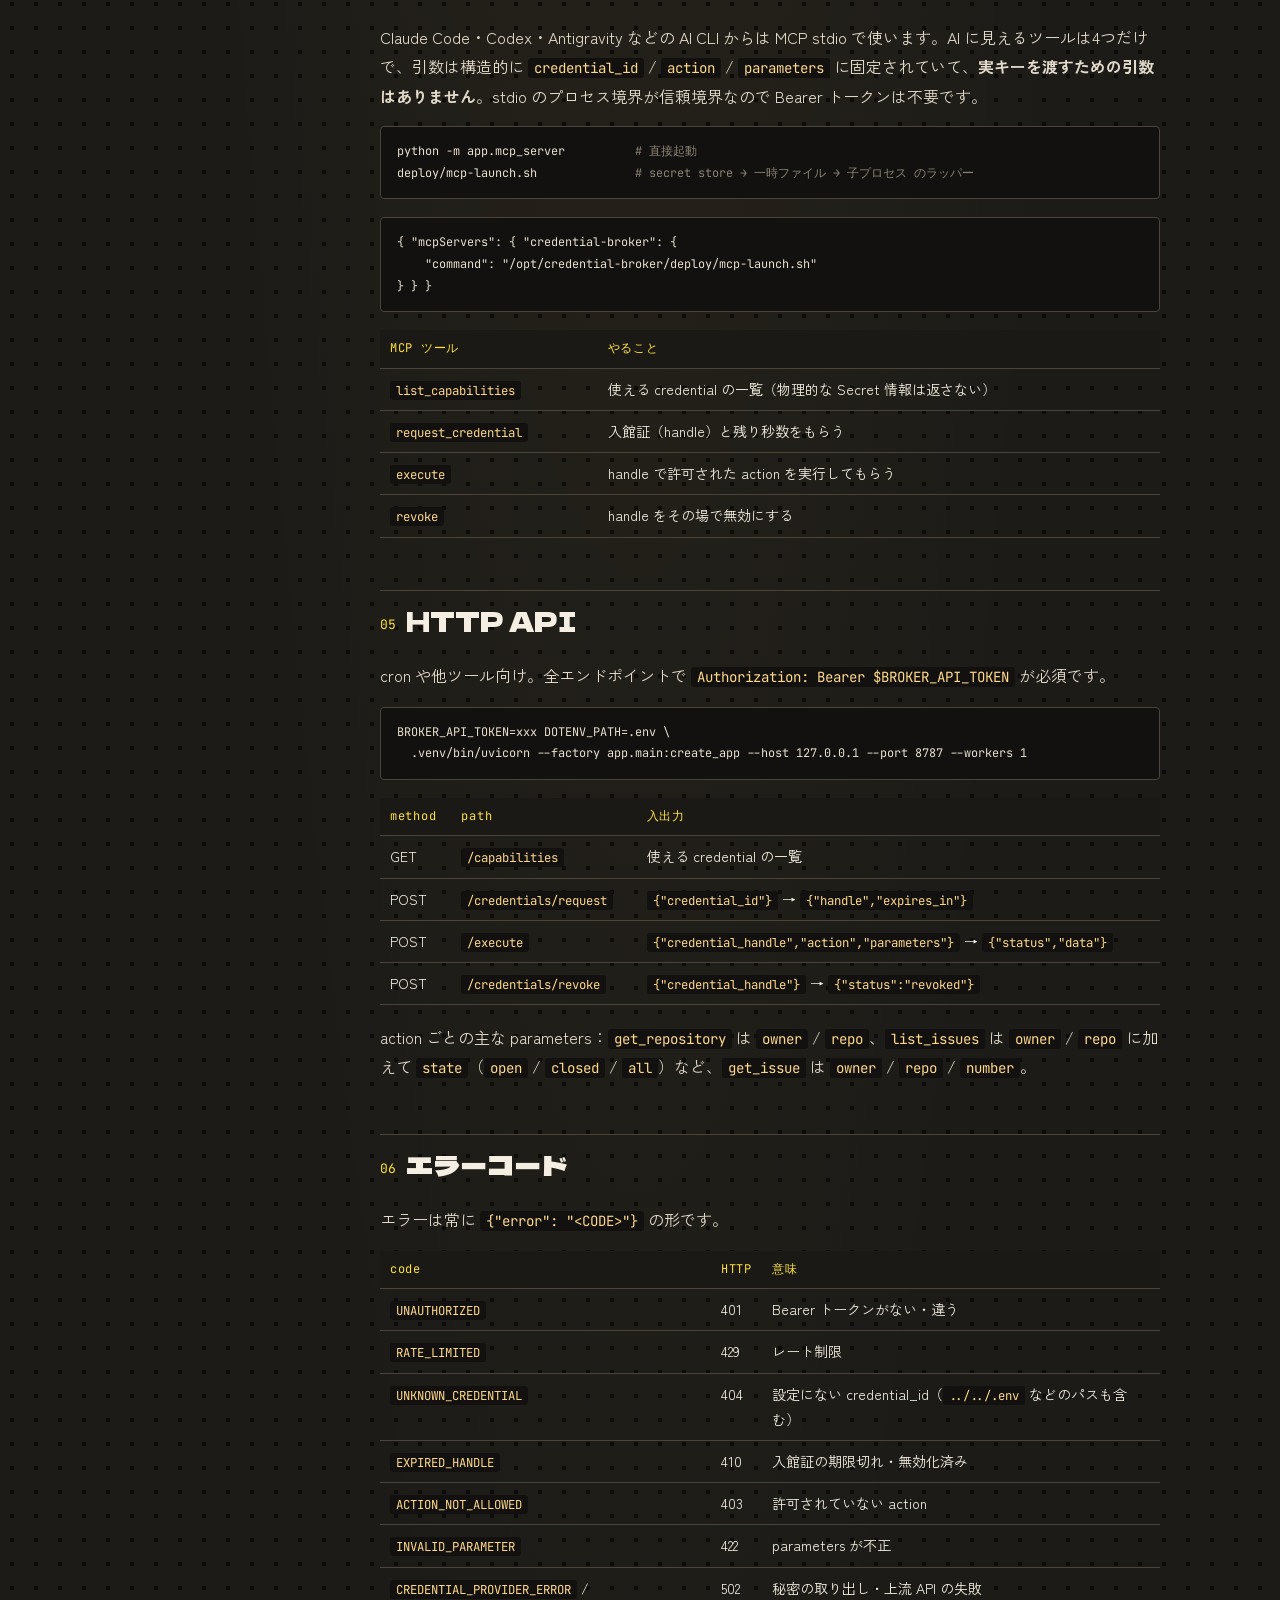
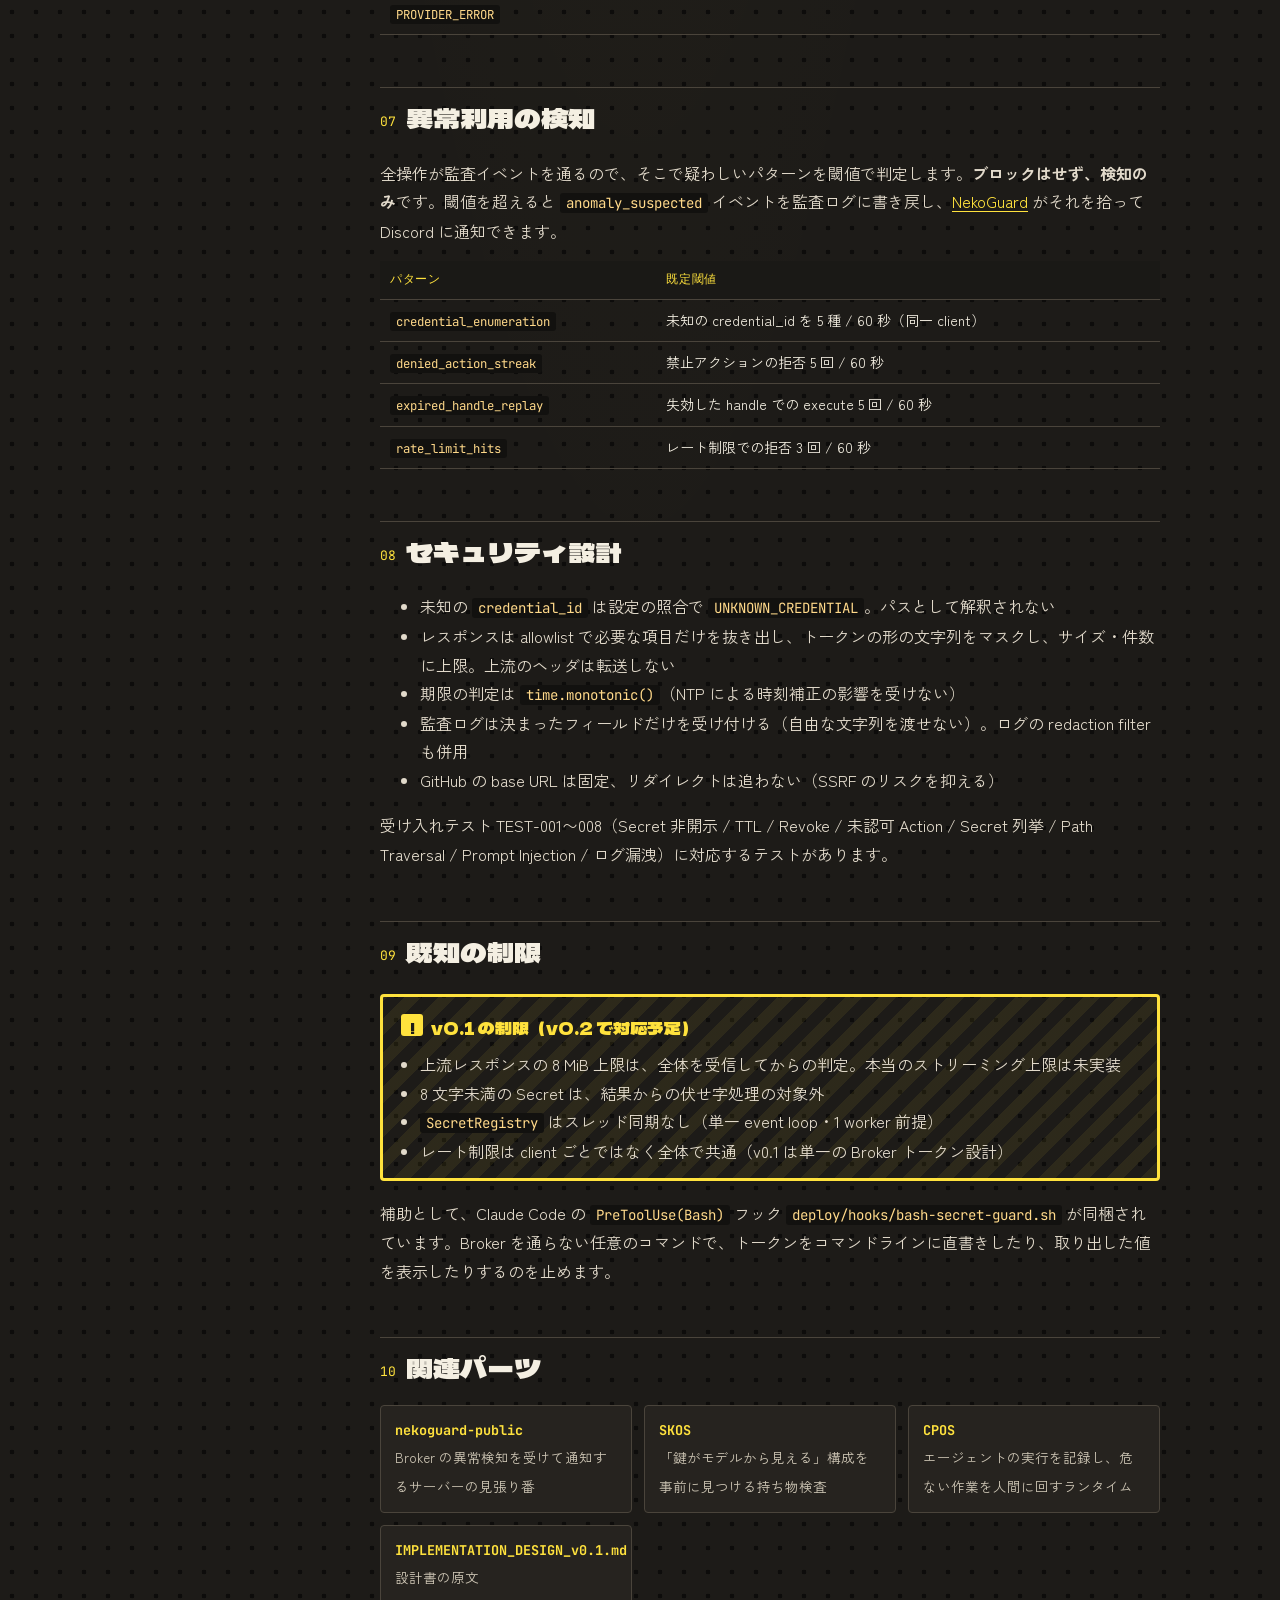
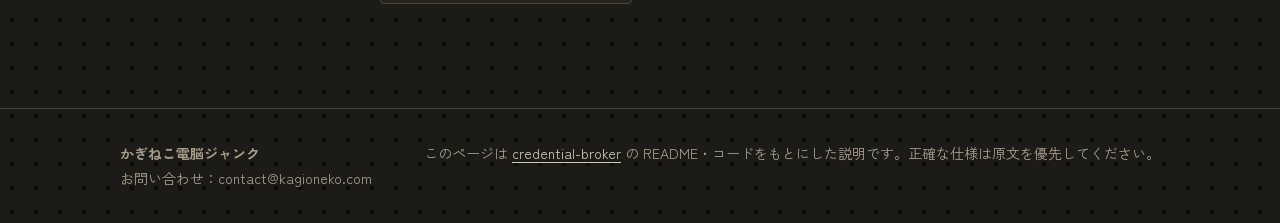
==== commit 36563be7: "Address Codex R1: tone down guarantees, fix examples and shelf wording Co-Authored-By: Claude Opus 5" ====
--- a/broker.html
+++ b/broker.html
@@ -32,7 +32,7 @@
       <div>
         <span class="model">AI Credential Broker · credential-broker v0.1</span>
         <h1>鍵を渡さない管理人</h1>
-        <p class="sub">AIに本物の鍵（APIキー）は見せない。期限つきの「入館証」と、入っていい部屋だけを渡す部品。</p>
+        <p class="sub">AIに本物の鍵（APIキー）は渡さない。期限つきの「入館証」を渡して、許可した用事だけを代わりにこなす部品。</p>
       </div>
     </div>
     <dl class="spec-plate">
@@ -52,15 +52,15 @@
 
   <section id="plain" class="plain-zone">
     <h2>これは何？</h2>
-    <p class="analogy">マンションの管理人さんみたいなもの。<br>業者さんに合鍵は渡さず、「今日の15時まで・3号室だけ」の入館証を渡して、ドアは管理人さんが開けてくれる。</p>
+    <p class="analogy">マンションの管理人さんみたいなもの。<br>業者さんに合鍵は渡さず、「今日の15時まで・点検だけ」の入館証を渡して、用事は管理人さんが代わりに済ませてくれる。</p>
     <p>AIに外のサービス（GitHub など）を使わせるには、ふつうは「APIキー」という鍵を渡します。でも、AIがその鍵を見てしまうと、だまされて誰かに教えてしまったり、ログに書き残してしまったりする危険があります。</p>
     <p>Credential Broker は、鍵を自分だけで預かります。AIが受け取るのは、数分で使えなくなる「入館証」の番号だけ。AIが「この操作をしたい」と頼むと、管理人が鍵を使って代わりに操作し、結果だけを返します。</p>
 
     <div class="comic" aria-label="使い方の流れ">
       <div class="panel"><span class="num">1</span><div class="pic" aria-hidden="true">頼</div><p>AI「GitHub を読みたいです」</p></div>
-      <div class="panel"><span class="num">2</span><div class="pic" aria-hidden="true">証</div><p>管理人「はい、5分だけ使える入館証。読むことしかできません」</p></div>
+      <div class="panel"><span class="num">2</span><div class="pic" aria-hidden="true">証</div><p>管理人「はい、入館証。期限つき（既定は5分）で、頼めるのは読むことだけです」</p></div>
       <div class="panel"><span class="num">3</span><div class="pic" aria-hidden="true">鍵</div><p>AIが入館証で頼むと、管理人が本物の鍵で代わりに操作する。</p></div>
-      <div class="panel"><span class="num">4</span><div class="pic" aria-hidden="true">届</div><p>AIには必要な結果だけが届く。鍵は一度もAIの目に入らない。</p></div>
+      <div class="panel"><span class="num">4</span><div class="pic" aria-hidden="true">届</div><p>AIには必要な結果だけが届く。管理人は鍵そのものをAIに返さない。</p></div>
     </div>
 
     <div class="does">
@@ -68,7 +68,7 @@
         <h3>この部品がすること</h3>
         <ul>
           <li>鍵を預かり、AIには期限つきの入館証だけを渡す</li>
-          <li>決めた操作（いまは GitHub の読み取り4種）だけを代わりに行う</li>
+          <li>決めた操作（いまは GitHub の読み取り4種）だけを代わりに行う。読める範囲は、預けた GitHub トークン自体の権限にもよる</li>
           <li>返す結果から、鍵に見える文字列を伏せる</li>
           <li>怪しい使い方（存在しない鍵を探し回る など）を記録して知らせる</li>
         </ul>
@@ -156,7 +156,7 @@
       - get_issue</code></pre>
 
         <h2 id="t-mcp"><span class="sec">04</span>MCP（AI CLI 向け）</h2>
-        <p>Claude Code・Codex・Antigravity などの AI CLI からは MCP stdio で使います。AI に見えるツールは4つだけで、引数は構造的に <code>credential_id</code> / <code>action</code> / <code>parameters</code> に固定されているため、<b>トークンを書き込む場所がありません</b>。stdio のプロセス境界が信頼境界なので Bearer トークンは不要です。</p>
+        <p>Claude Code・Codex・Antigravity などの AI CLI からは MCP stdio で使います。AI に見えるツールは4つだけで、引数は構造的に <code>credential_id</code> / <code>action</code> / <code>parameters</code> に固定されていて、<b>実キーを渡すための引数はありません</b>。stdio のプロセス境界が信頼境界なので Bearer トークンは不要です。</p>
 <pre><code>python -m app.mcp_server          <span class="c"># 直接起動</span>
 deploy/mcp-launch.sh              <span class="c"># secret store → 一時ファイル → 子プロセス のラッパー</span></code></pre>
 <pre><code>{ "mcpServers": { "credential-broker": {
@@ -220,7 +220,7 @@
           <li>レスポンスは allowlist で必要な項目だけを抜き出し、トークンの形の文字列をマスクし、サイズ・件数に上限。上流のヘッダは転送しない</li>
           <li>期限の判定は <code>time.monotonic()</code>（NTP による時刻補正の影響を受けない）</li>
           <li>監査ログは決まったフィールドだけを受け付ける（自由な文字列を渡せない）。ログの redaction filter も併用</li>
-          <li>GitHub の base URL は固定、リダイレクトは追わない（SSRF の入口がない）</li>
+          <li>GitHub の base URL は固定、リダイレクトは追わない（SSRF のリスクを抑える）</li>
         </ul>
         <p>受け入れテスト TEST-001〜008（Secret 非開示 / TTL / Revoke / 未認可 Action / Secret 列挙 / Path Traversal / Prompt Injection / ログ漏洩）に対応するテストがあります。</p>
 
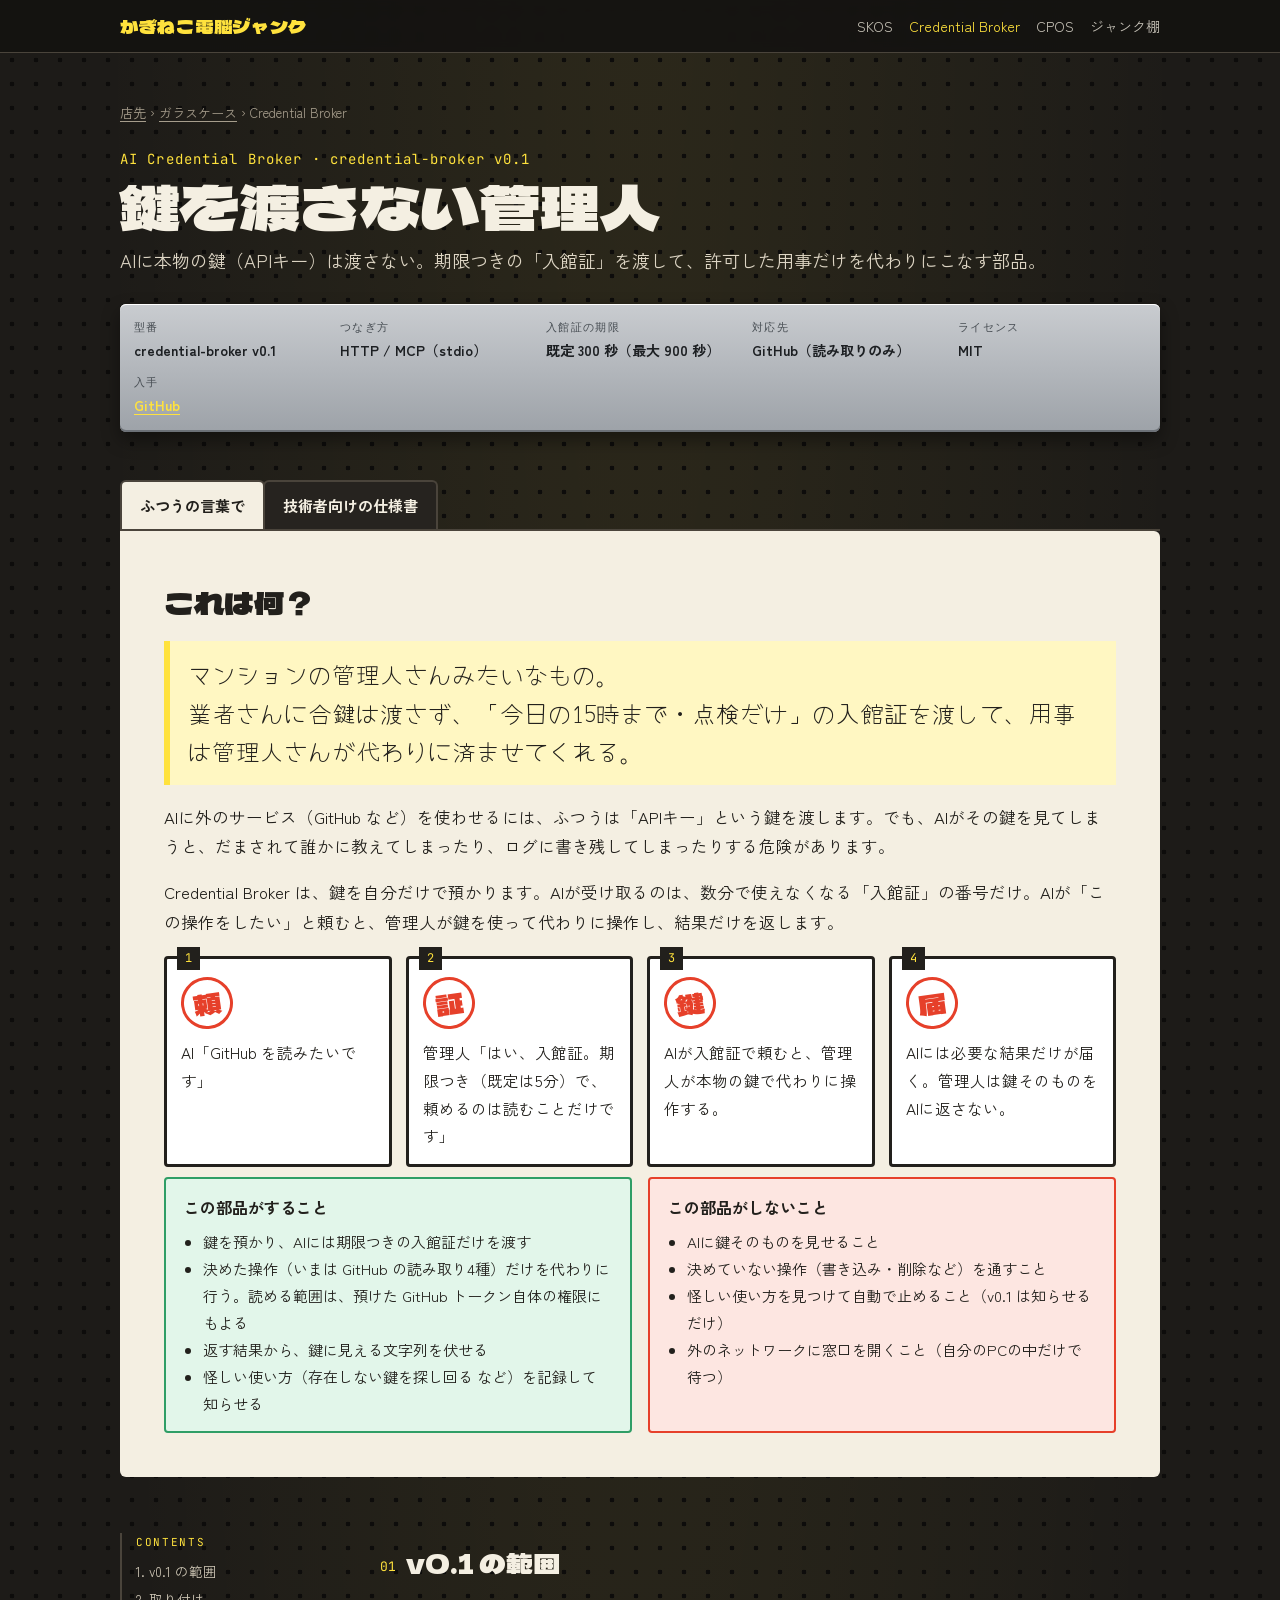
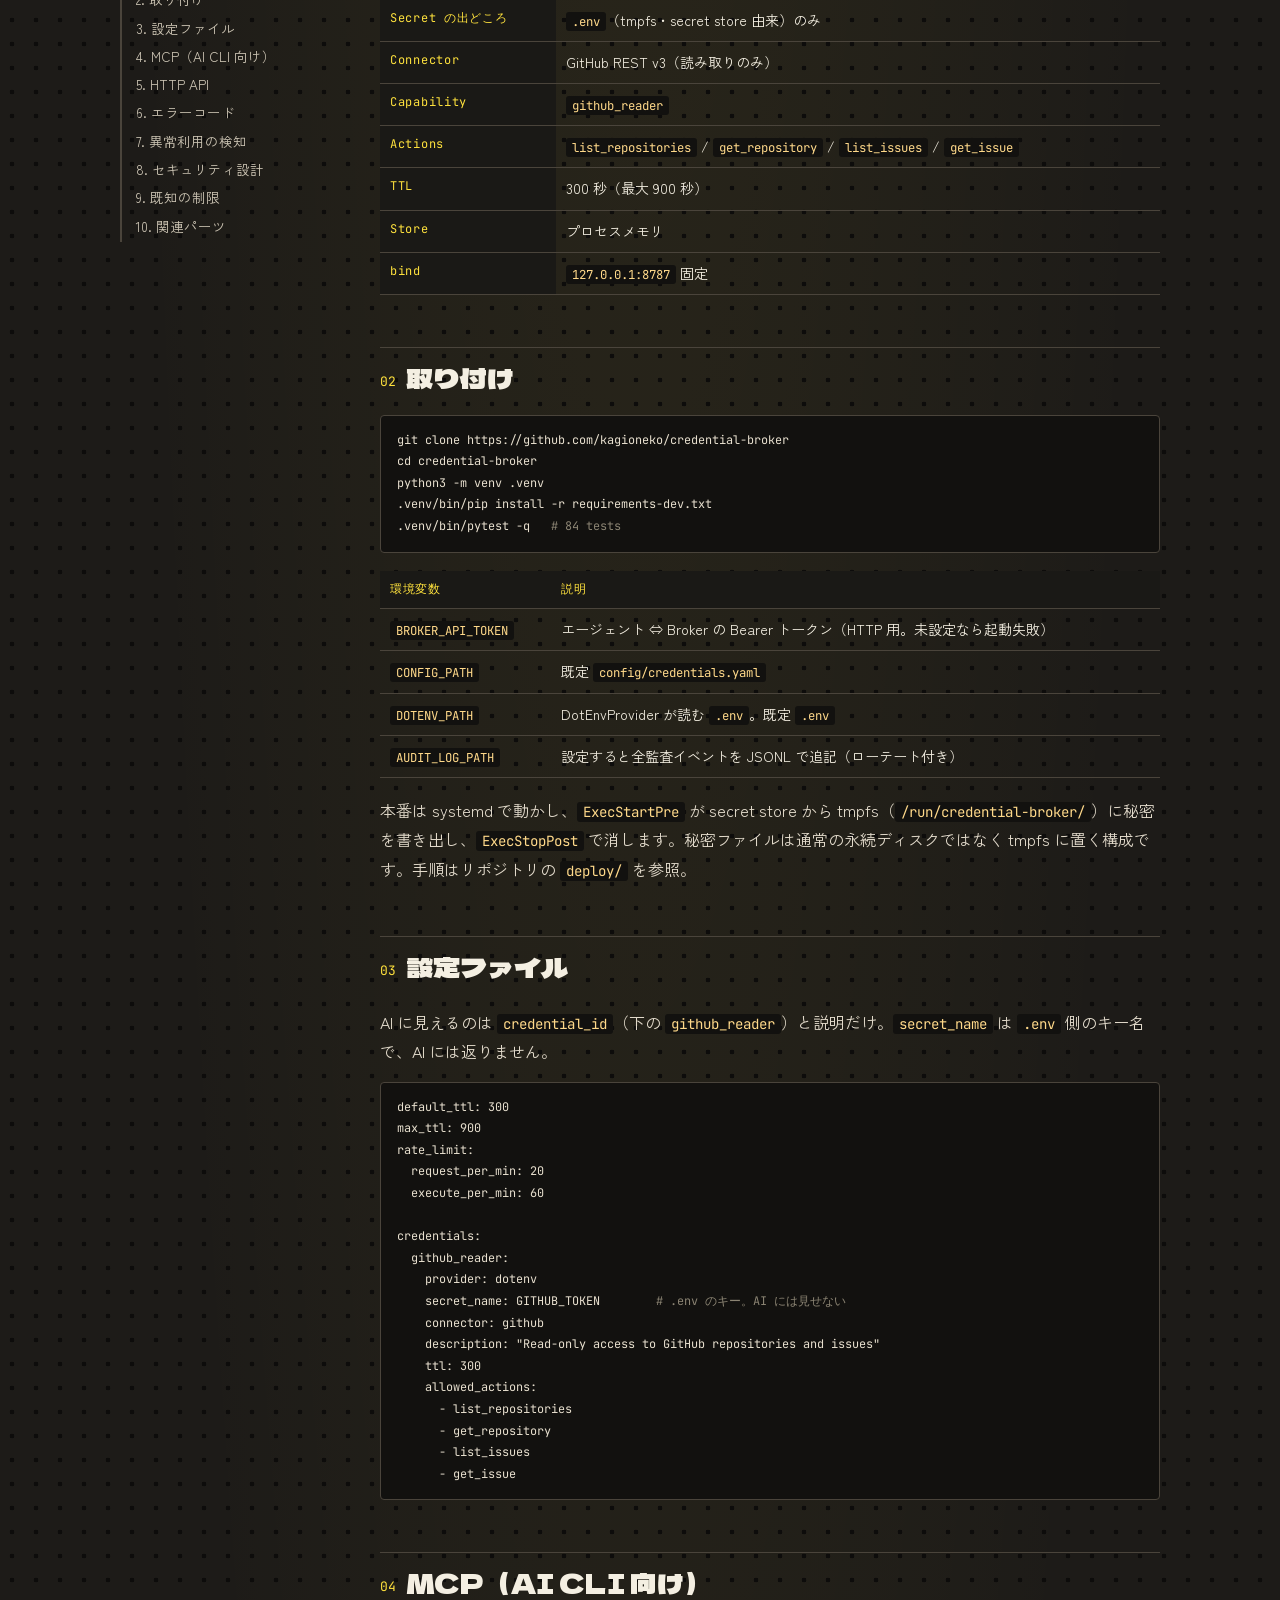
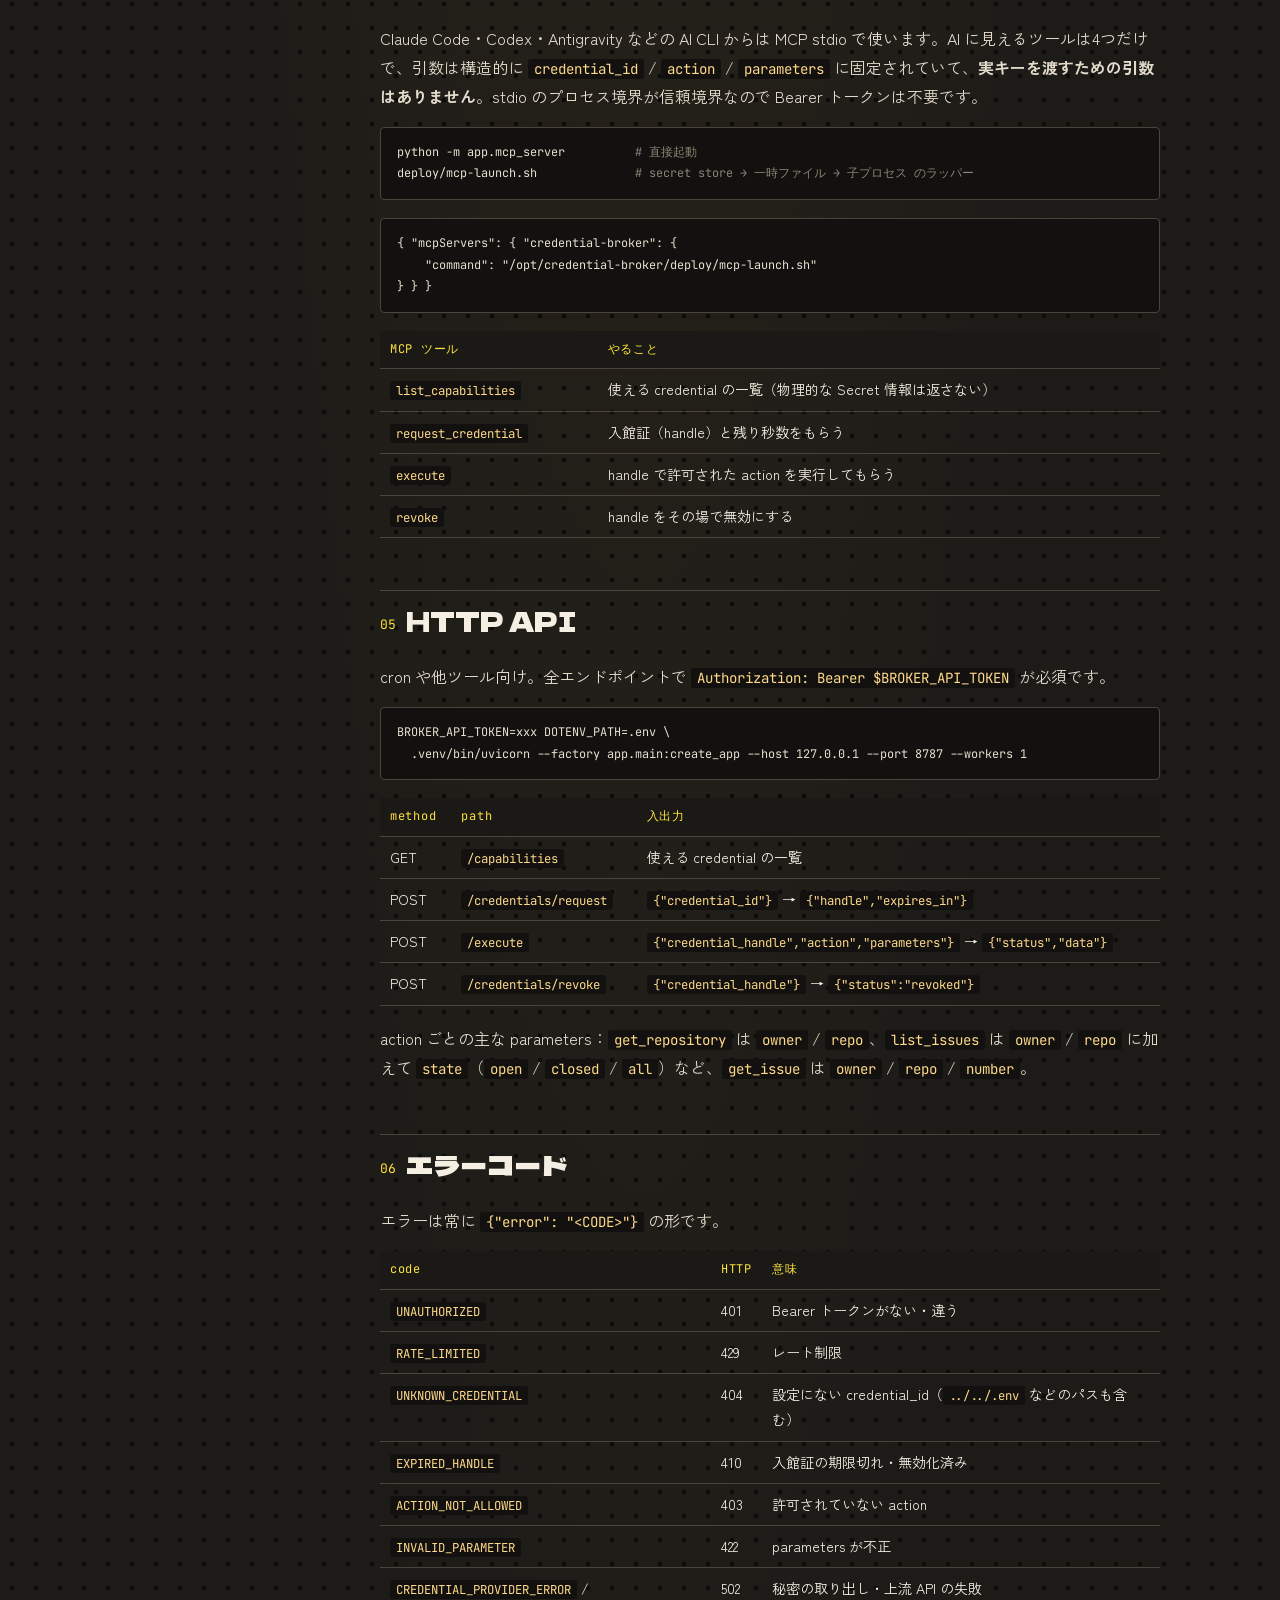
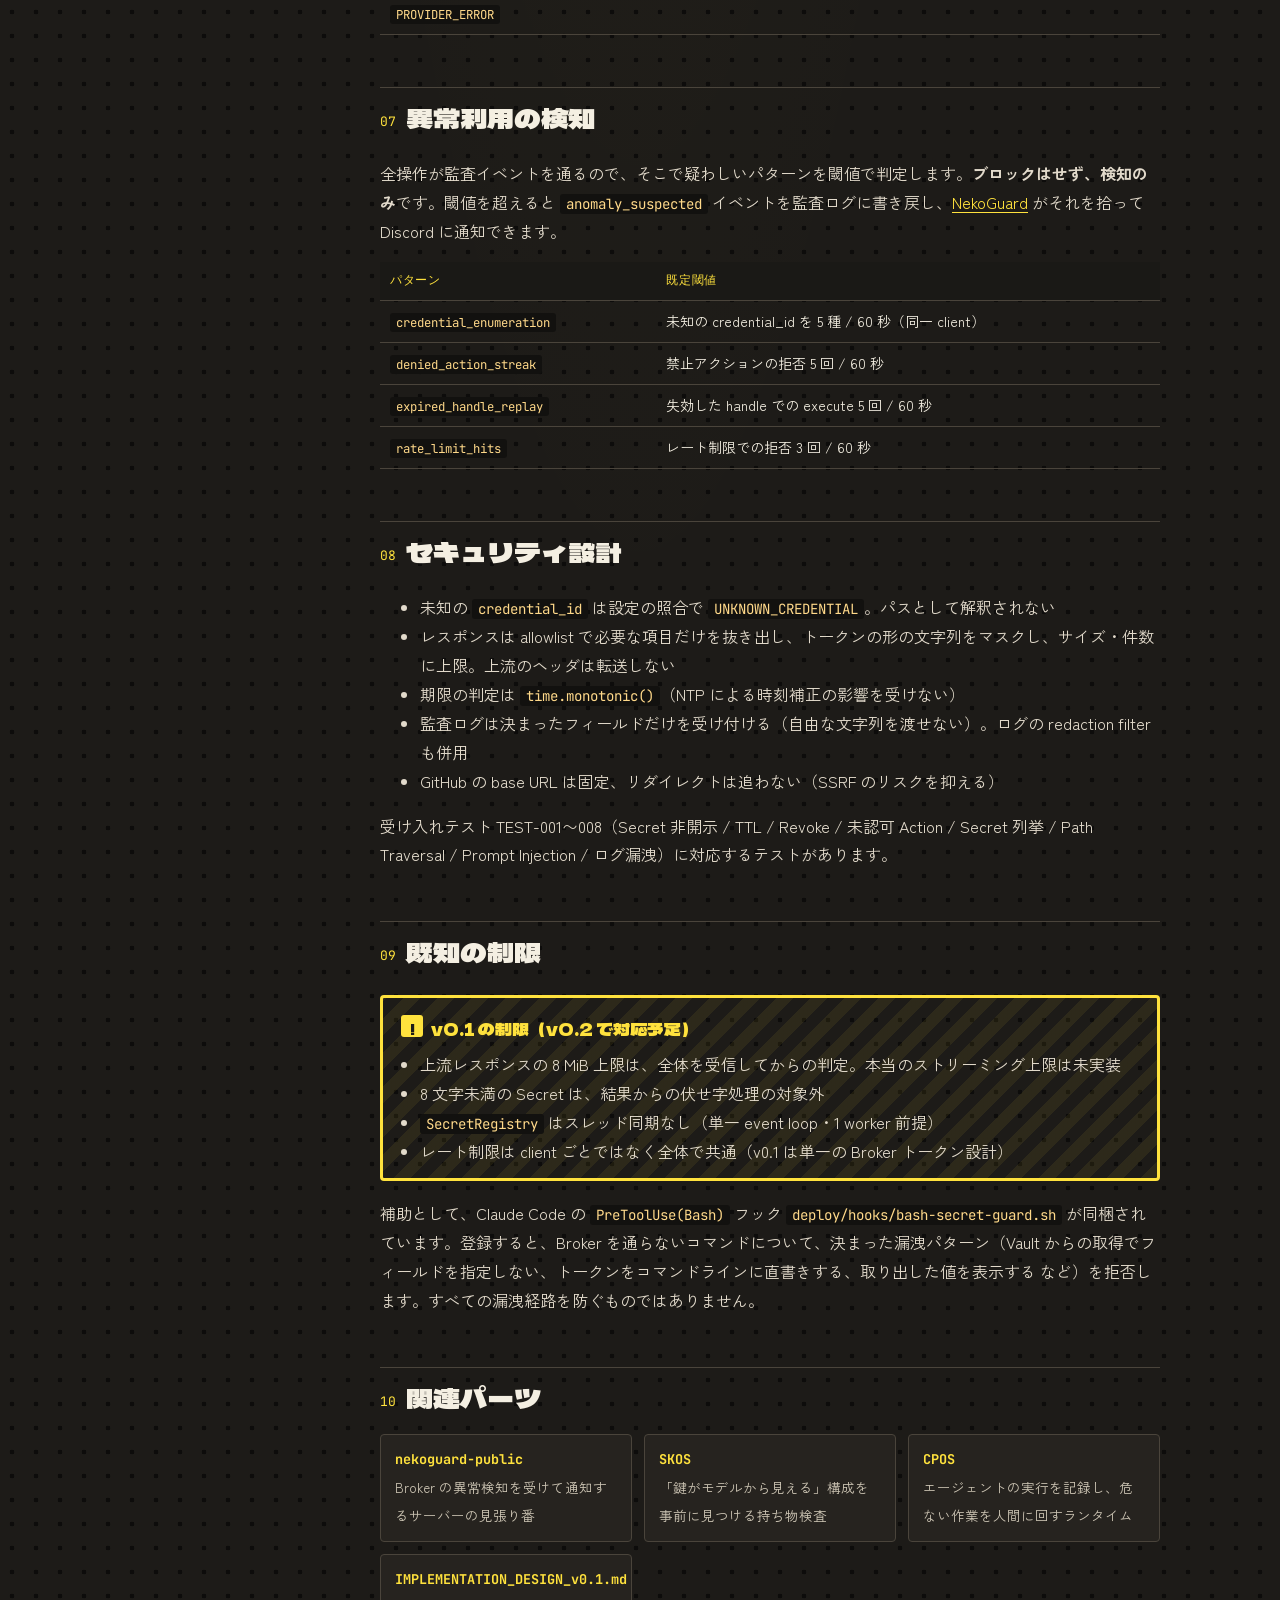
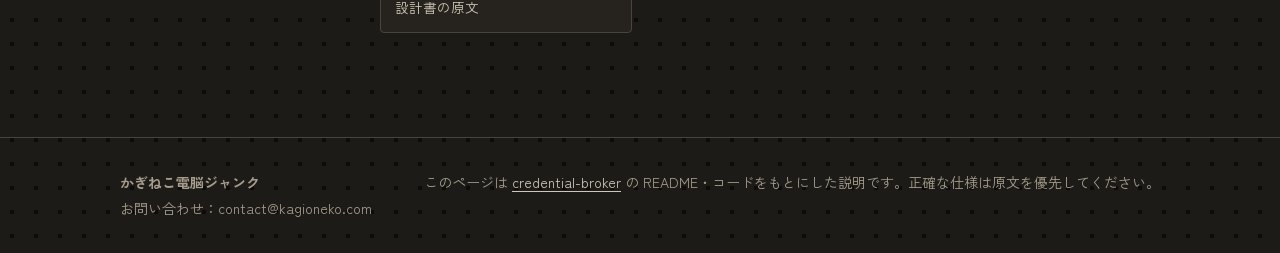
==== commit 420ffebb: "Apply Codex R2 nits Co-Authored-By: Claude Opus 5.5 <noreply@anthropic.com>" ====
--- a/broker.html
+++ b/broker.html
@@ -132,7 +132,7 @@
             <tr><td><code>AUDIT_LOG_PATH</code></td><td>設定すると全監査イベントを JSONL で追記（ローテート付き）</td></tr>
           </tbody>
         </table></div>
-        <p>本番は systemd で動かし、<code>ExecStartPre</code> が secret store から tmpfs（<code>/run/credential-broker/</code>）に秘密を書き出し、<code>ExecStopPost</code> で消します。ディスクに秘密を残しません。手順はリポジトリの <code>deploy/</code> を参照。</p>
+        <p>本番は systemd で動かし、<code>ExecStartPre</code> が secret store から tmpfs（<code>/run/credential-broker/</code>）に秘密を書き出し、<code>ExecStopPost</code> で消します。秘密ファイルは通常の永続ディスクではなく tmpfs に置く構成です。手順はリポジトリの <code>deploy/</code> を参照。</p>
 
         <h2 id="t-config"><span class="sec">03</span>設定ファイル</h2>
         <p>AI に見えるのは <code>credential_id</code>（下の <code>github_reader</code>）と説明だけ。<code>secret_name</code> は <code>.env</code> 側のキー名で、AI には返りません。</p>
@@ -234,7 +234,7 @@
             <li>レート制限は client ごとではなく全体で共通（v0.1 は単一の Broker トークン設計）</li>
           </ul>
         </div>
-        <p>補助として、Claude Code の <code>PreToolUse(Bash)</code> フック <code>deploy/hooks/bash-secret-guard.sh</code> が同梱されています。Broker を通らない任意のコマンドで、トークンをコマンドラインに直書きしたり、取り出した値を表示したりするのを止めます。</p>
+        <p>補助として、Claude Code の <code>PreToolUse(Bash)</code> フック <code>deploy/hooks/bash-secret-guard.sh</code> が同梱されています。登録すると、Broker を通らないコマンドについて、決まった漏洩パターン（Vault からの取得でフィールドを指定しない、トークンをコマンドラインに直書きする、取り出した値を表示する など）を拒否します。すべての漏洩経路を防ぐものではありません。</p>
 
         <h2 id="t-related"><span class="sec">10</span>関連パーツ</h2>
         <div class="related">
--- a/css/shop.css
+++ b/css/shop.css
@@ -261,6 +261,10 @@
   background: var(--pop-yellow); padding: 0 6px; transform: rotate(-3deg);
 }
 .empty { color: var(--muted); padding: 20px; }
+.sr-label {
+  position: absolute; width: 1px; height: 1px; margin: -1px; padding: 0; border: 0;
+  overflow: hidden; clip: rect(0 0 0 0); white-space: nowrap;
+}
 
 /* ---------- 説明書ページ ---------- */
 .manual-head { padding-block: 48px 8px; }
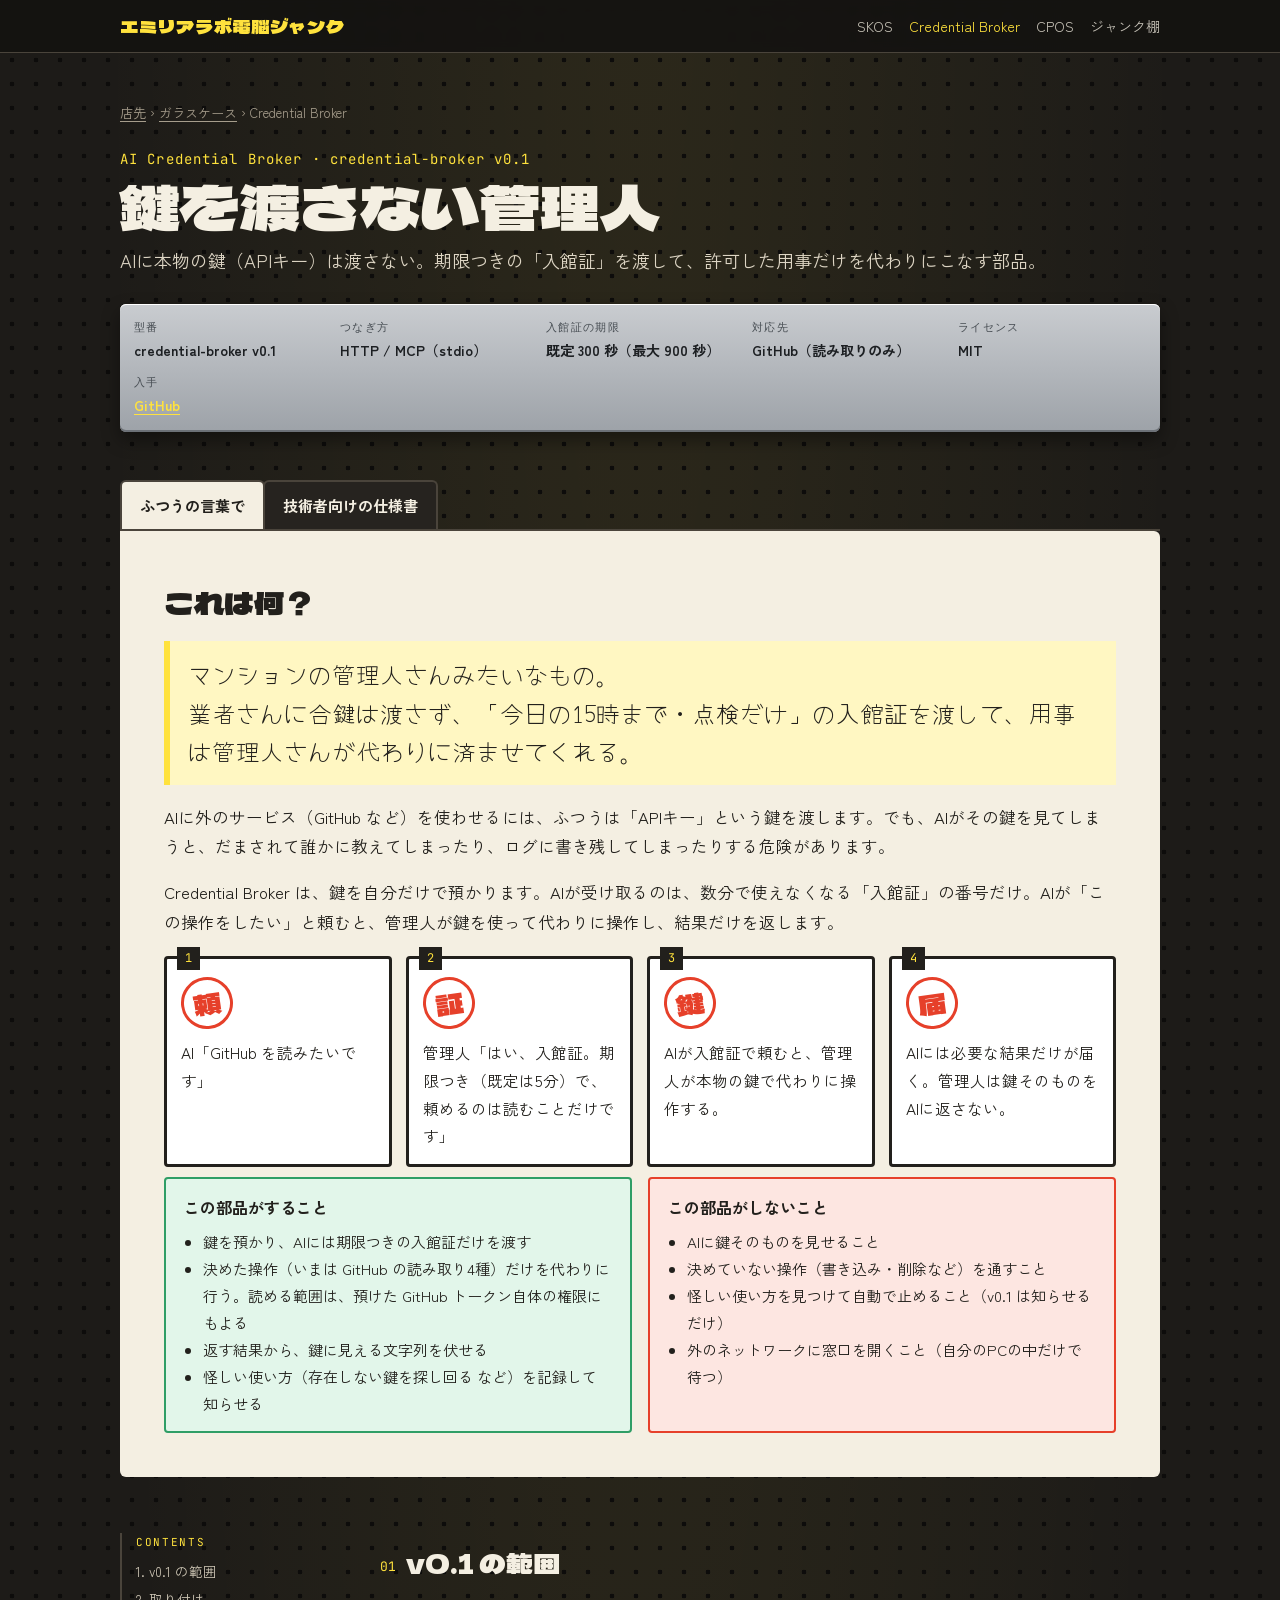
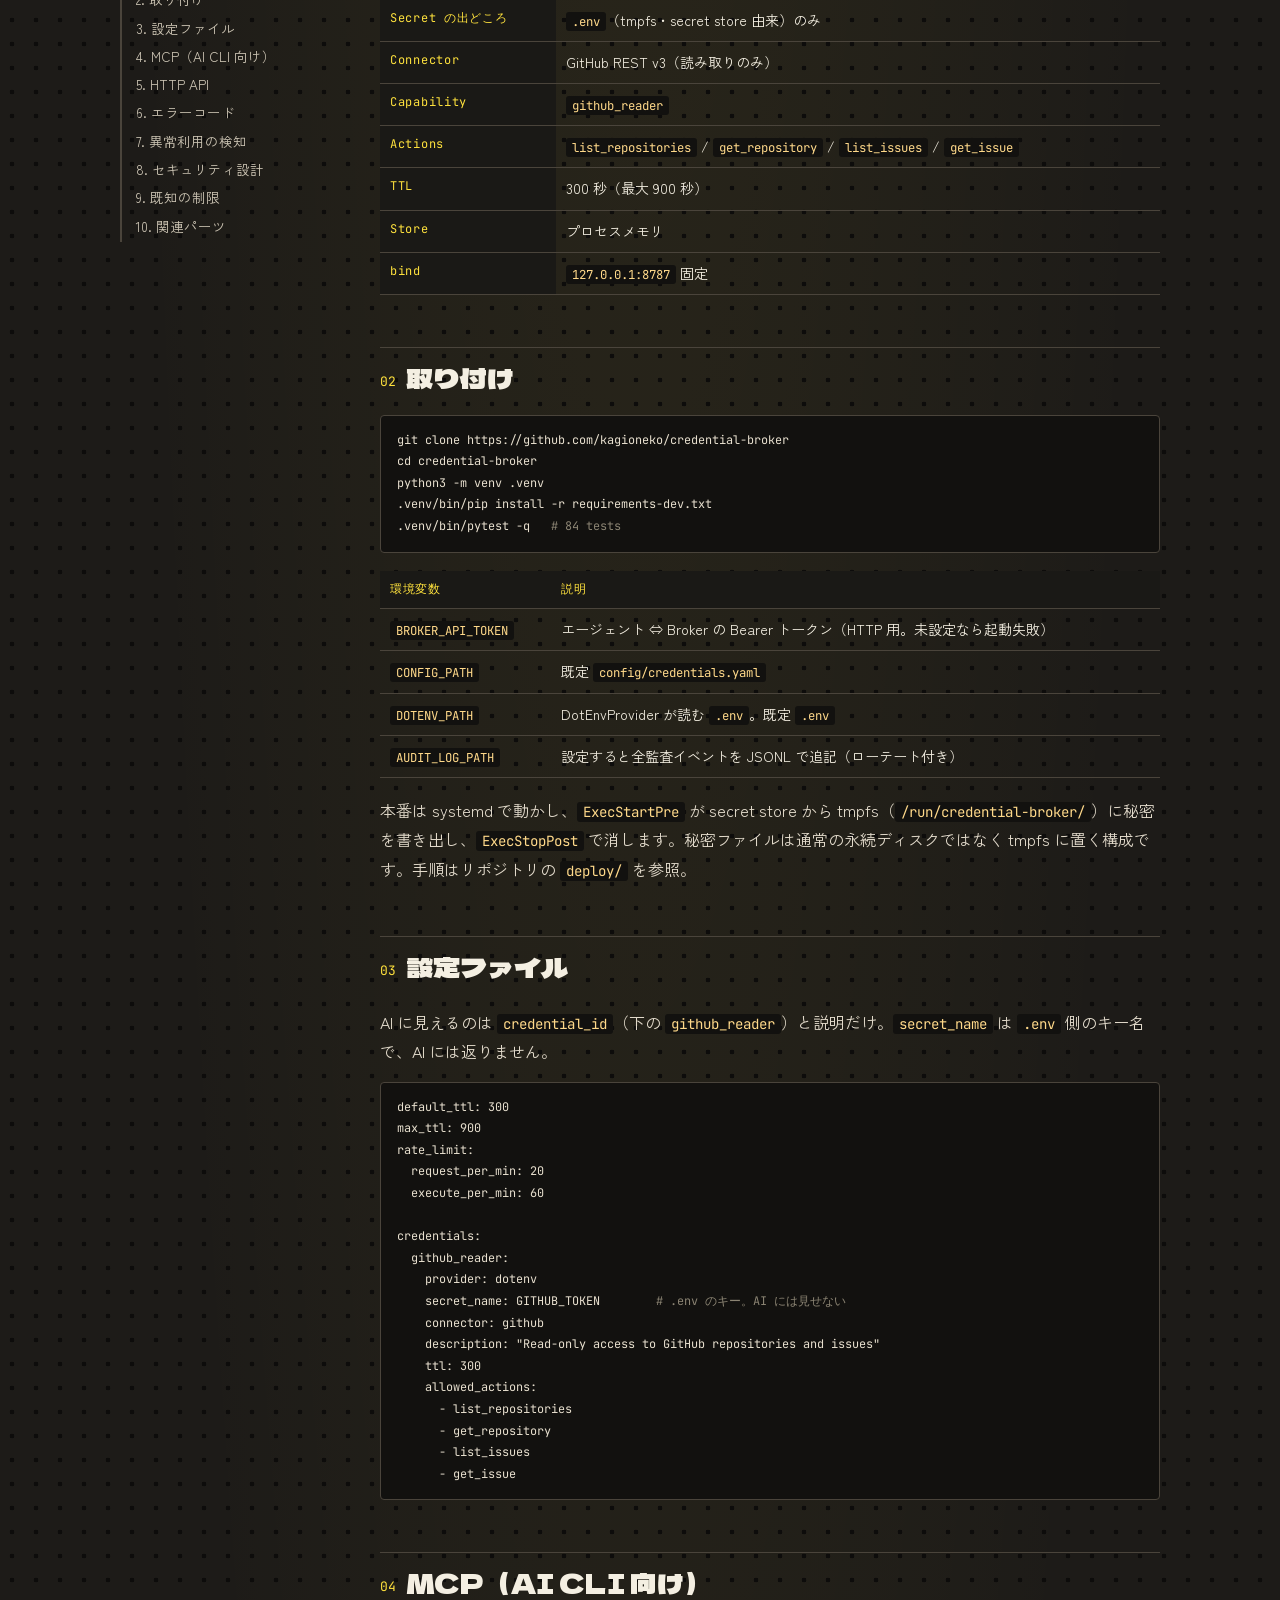
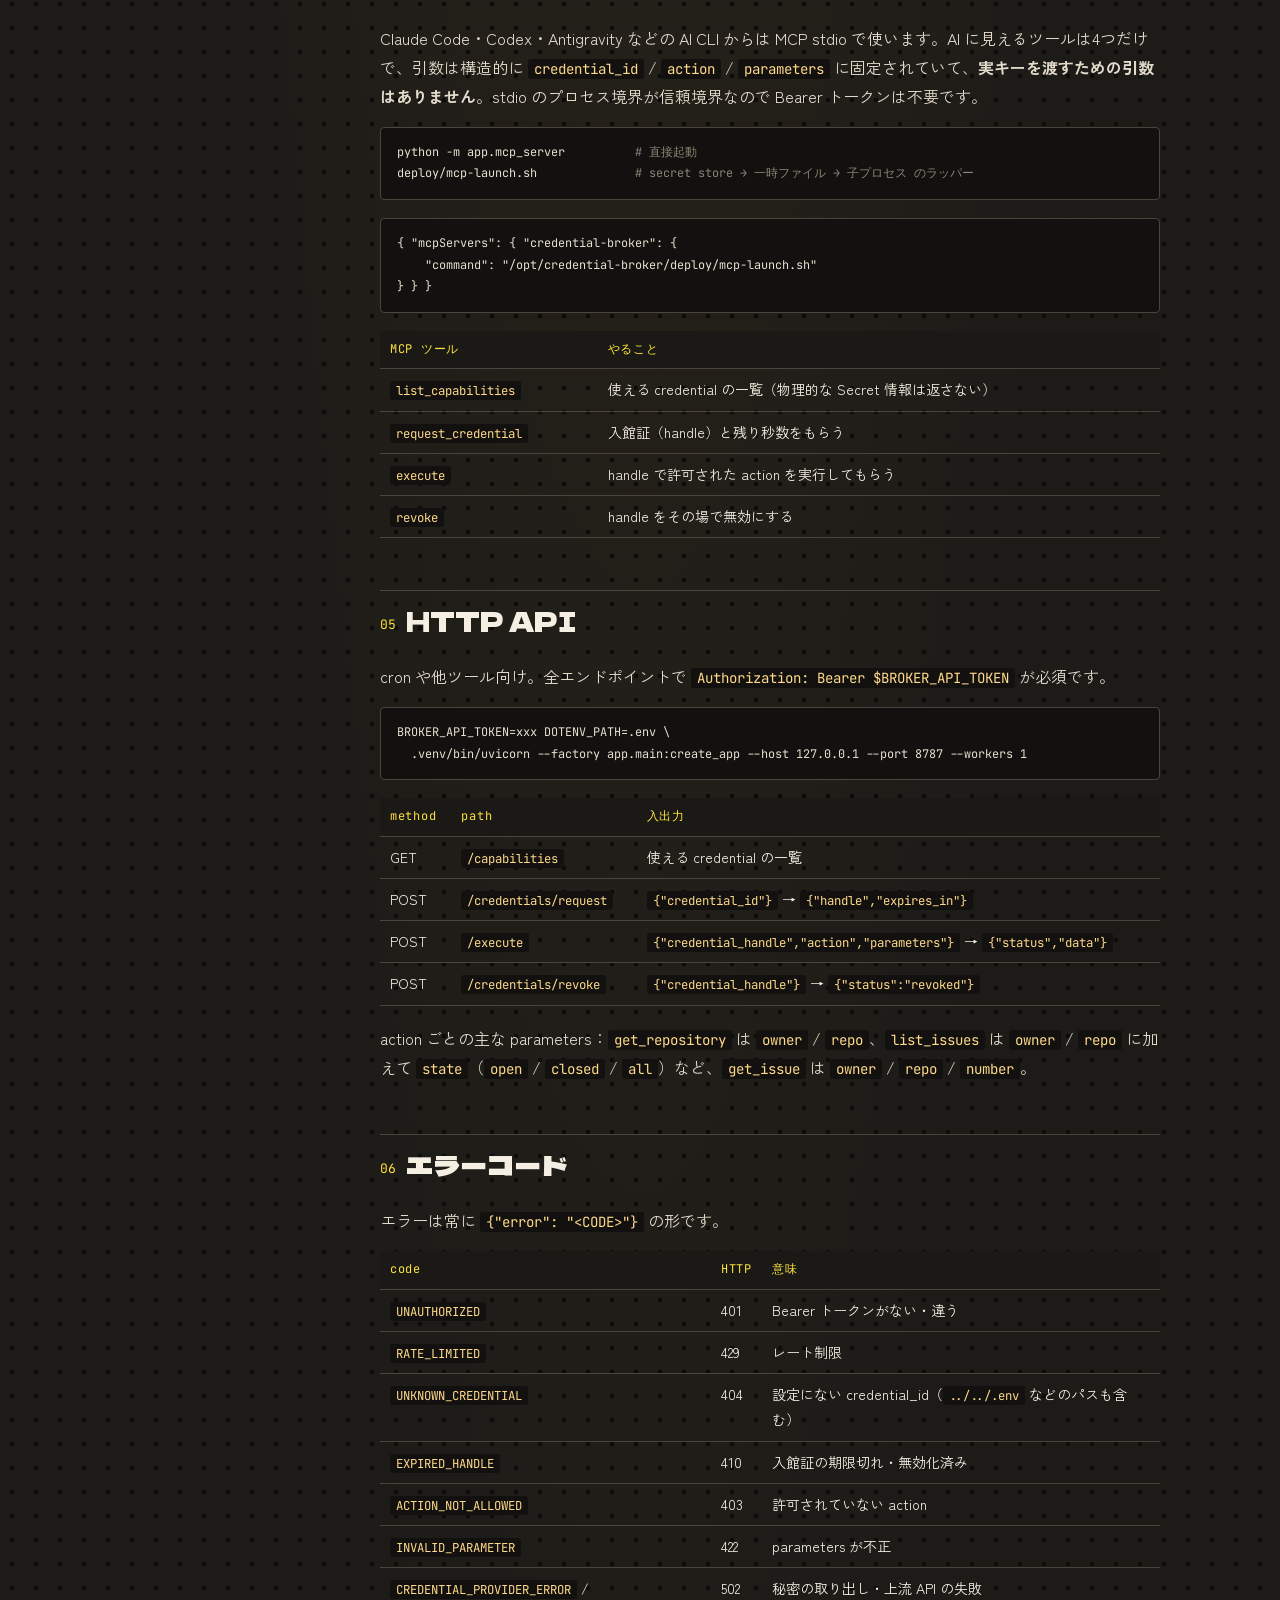
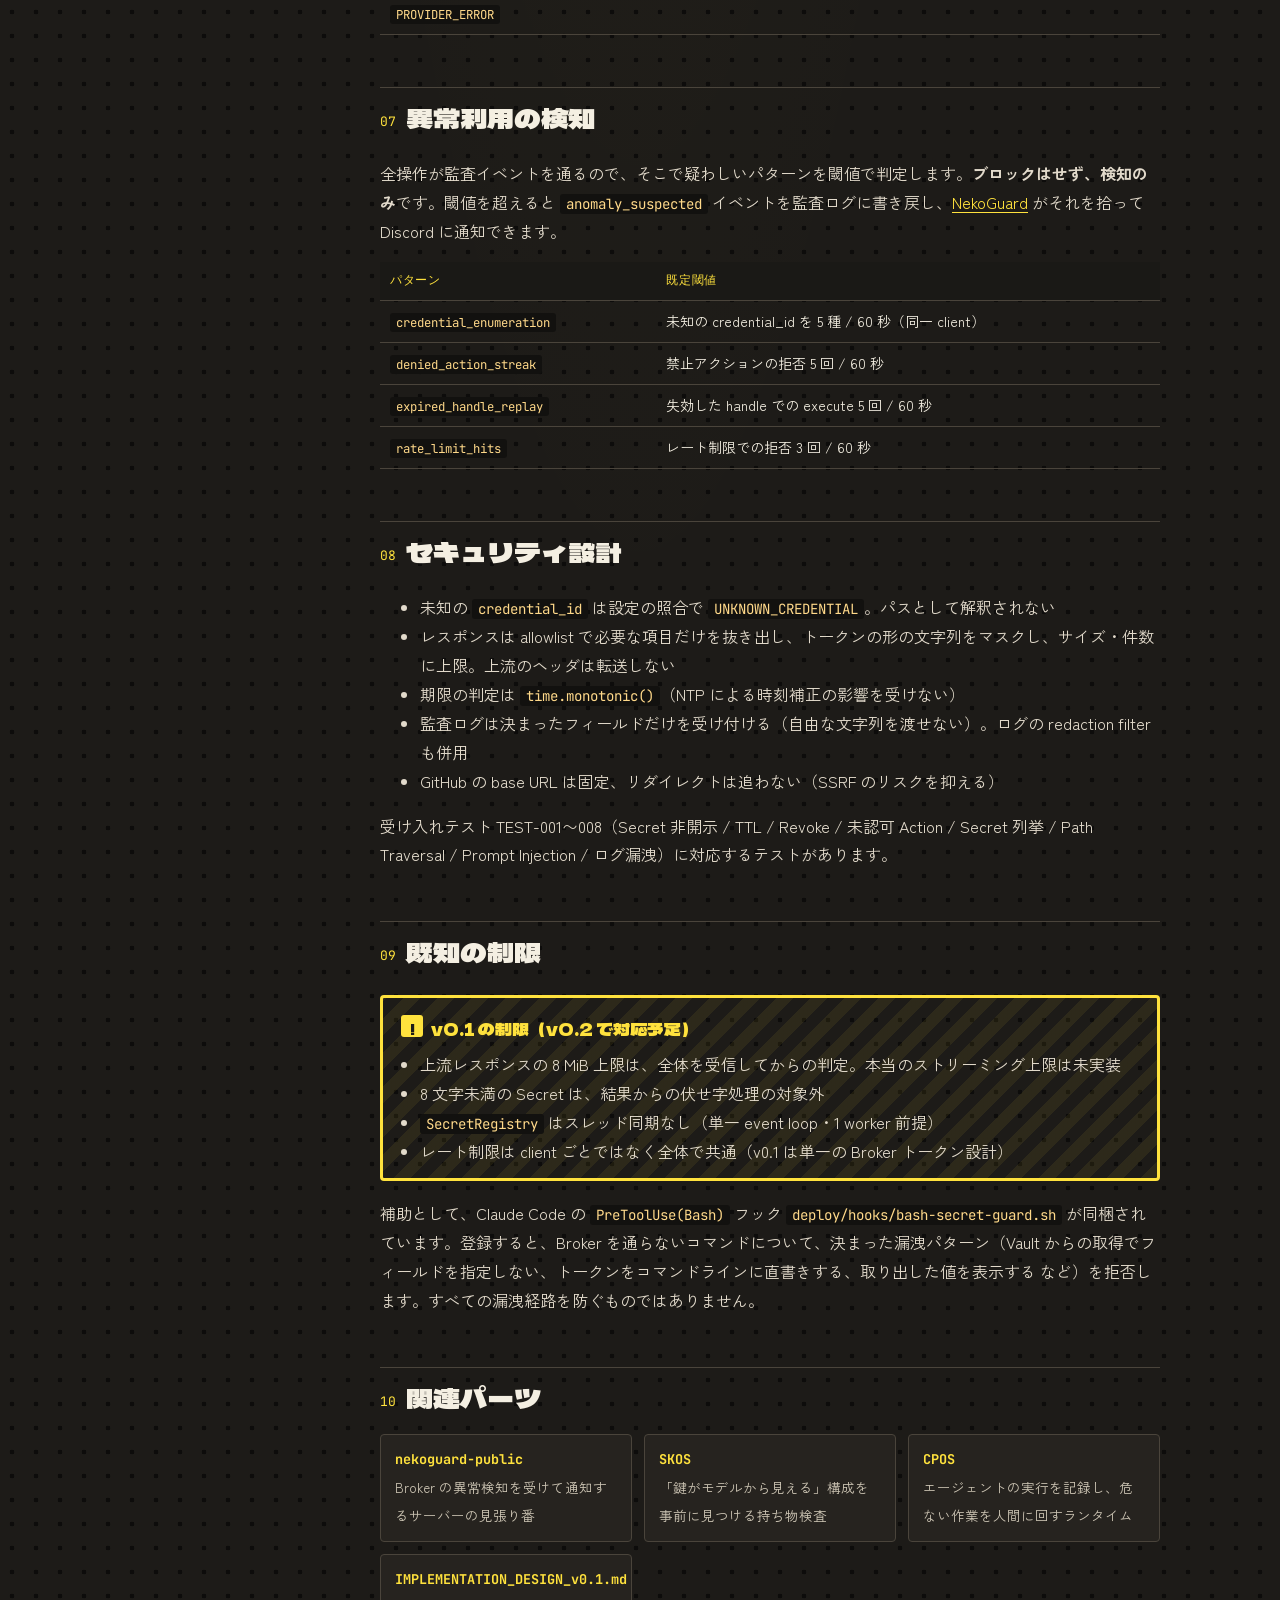
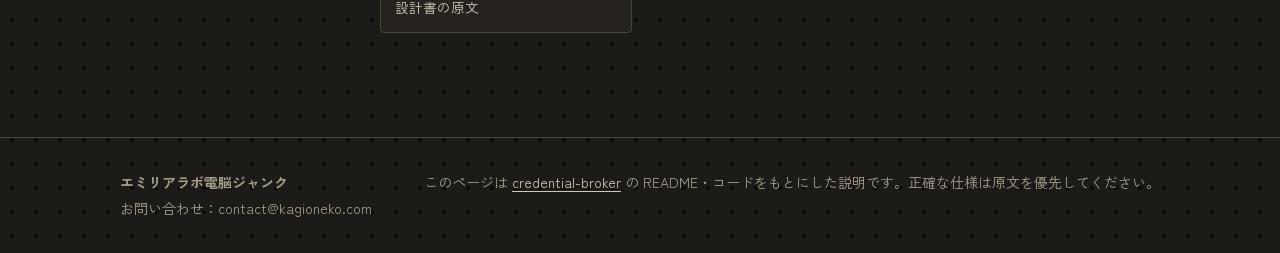
==== commit cf7cd967: "Rename shop to エミリアラボ電脳ジャンク Co-Authored-By: Claude Opus 5.5 <noreply@anthropic.com>" ====
--- a/broker.html
+++ b/broker.html
@@ -3,7 +3,7 @@
 <head>
 <meta charset="utf-8">
 <meta name="viewport" content="width=device-width, initial-scale=1, viewport-fit=cover">
-<title>Credential Broker 取扱説明書 — かぎねこ電脳ジャンク</title>
+<title>Credential Broker 取扱説明書 — エミリアラボ電脳ジャンク</title>
 <meta name="description" content="AI Credential Broker：AIに本物の鍵（APIキー）を渡さず、期限つきの入館証だけを渡す管理人。ふつうの言葉の説明と技術リファレンス。">
 <link rel="icon" href="data:image/svg+xml,%3Csvg xmlns='http://www.w3.org/2000/svg' viewBox='0 0 64 64'%3E%3Crect width='64' height='64' rx='10' fill='%23c8321f'/%3E%3Ctext x='32' y='45' font-size='38' text-anchor='middle' fill='%23ffe23d' font-family='sans-serif' font-weight='900'%3E%E9%9B%BB%3C/text%3E%3C/svg%3E">
 <link rel="preconnect" href="https://fonts.googleapis.com">
@@ -15,7 +15,7 @@
 
 <header class="topbar">
   <div class="wrap">
-    <a class="brand" href="./">かぎねこ電脳ジャンク</a>
+    <a class="brand" href="./">エミリアラボ電脳ジャンク</a>
     <nav aria-label="取扱説明書">
       <a href="skos.html">SKOS</a>
       <a href="broker.html" aria-current="page">Credential Broker</a>
@@ -250,7 +250,7 @@
 
 <footer class="footer">
   <div class="wrap">
-    <div><b>かぎねこ電脳ジャンク</b><br>お問い合わせ：contact@kagioneko.com</div>
+    <div><b>エミリアラボ電脳ジャンク</b><br>お問い合わせ：contact@kagioneko.com</div>
     <div>このページは <a href="https://github.com/kagioneko/credential-broker">credential-broker</a> の README・コードをもとにした説明です。正確な仕様は原文を優先してください。</div>
   </div>
 </footer>
--- a/css/shop.css
+++ b/css/shop.css
@@ -1,4 +1,4 @@
-/* かぎねこ電脳ジャンク — 共通スタイル
+/* エミリアラボ電脳ジャンク — 共通スタイル
    夜の電気街の店先：有孔ボードの壁、手書きPOP、段ボールのカゴ、蛍光の値札 */
 
 :root {
@@ -97,10 +97,11 @@
 }
 .sign-board h1 {
   margin: 4px 0 0; font-family: var(--f-sign); font-weight: 400;
-  font-size: clamp(34px, 8.5vw, 84px); line-height: 1.1; color: var(--pop-yellow);
+  font-size: clamp(30px, 7vw, 72px); line-height: 1.1; color: var(--pop-yellow);
   text-shadow: 3px 3px 0 #2a1712;
   letter-spacing: .02em;
 }
+.sign-board h1 .nw { white-space: nowrap; display: inline-block; }
 .sign-board .en {
   display: block; margin-top: 6px; font-family: var(--f-mono); font-size: clamp(11px, 2vw, 13px);
   letter-spacing: .35em; color: #ffe9b0;
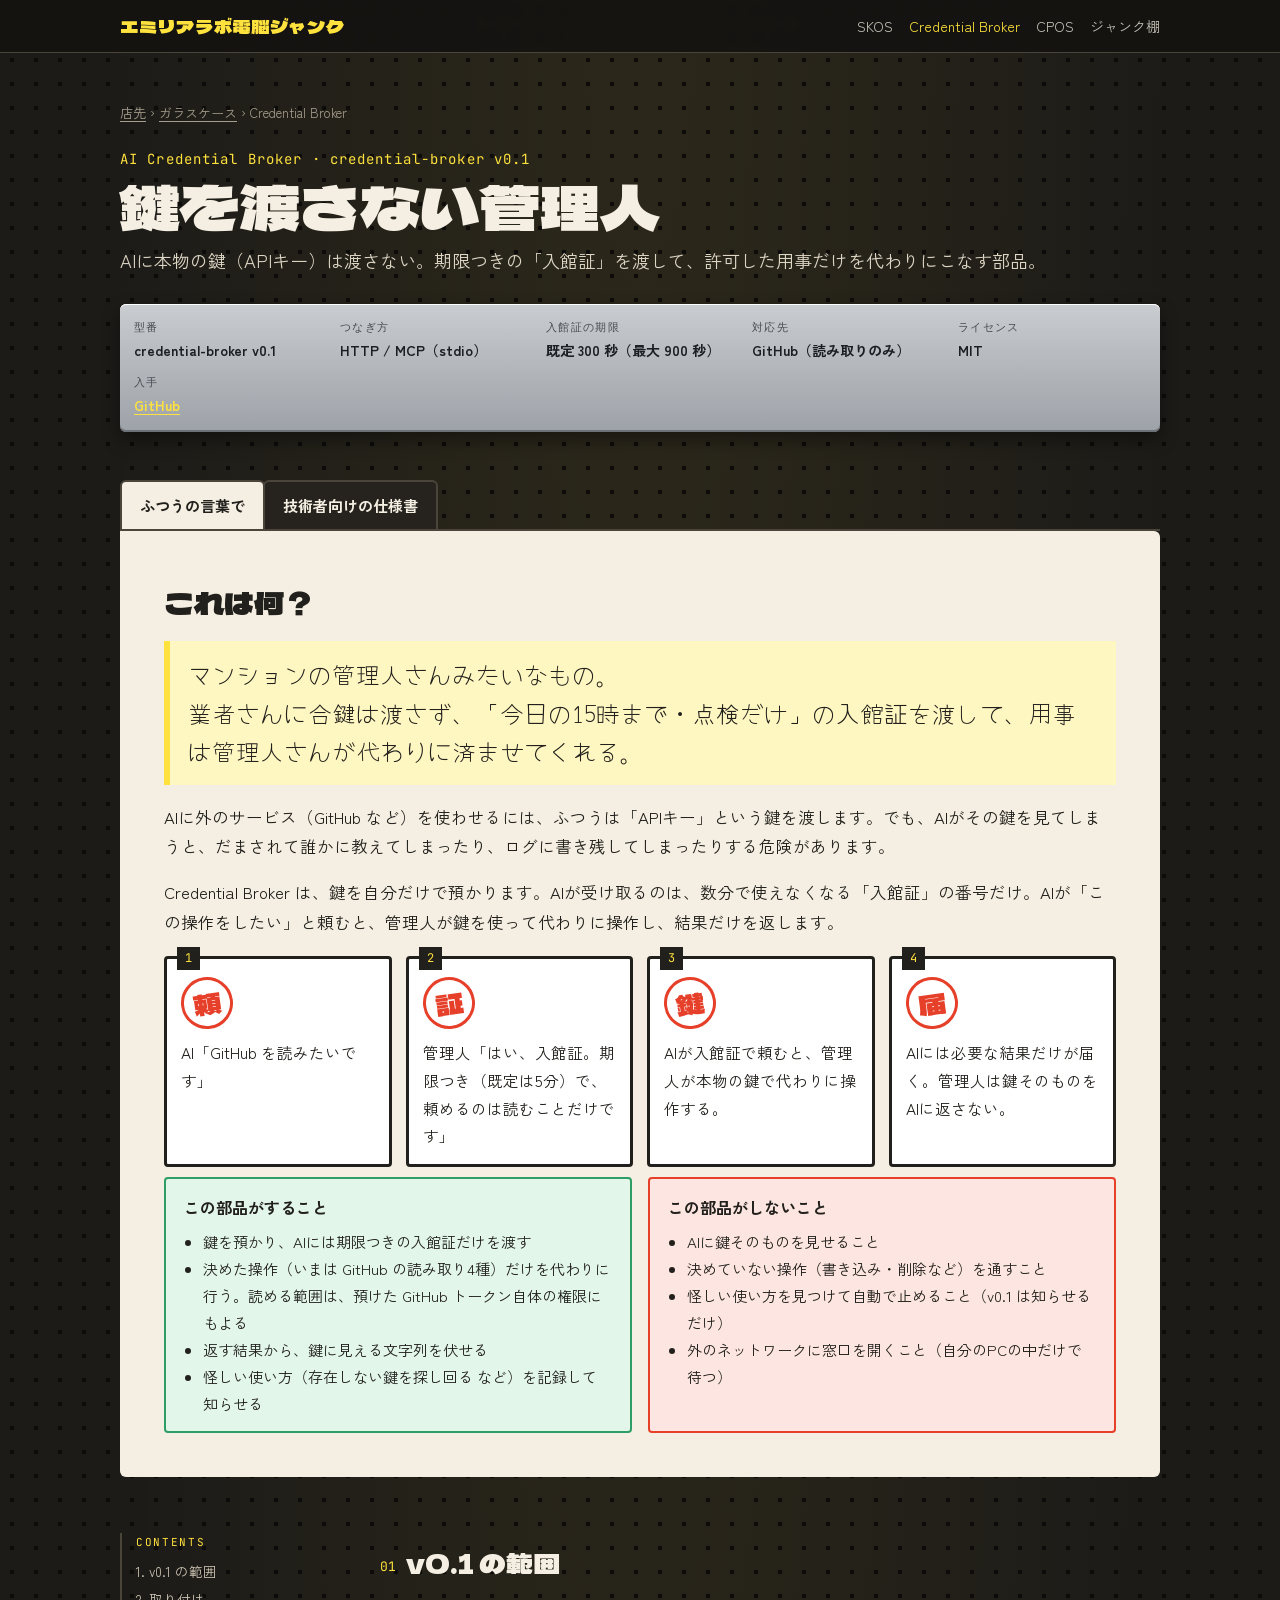
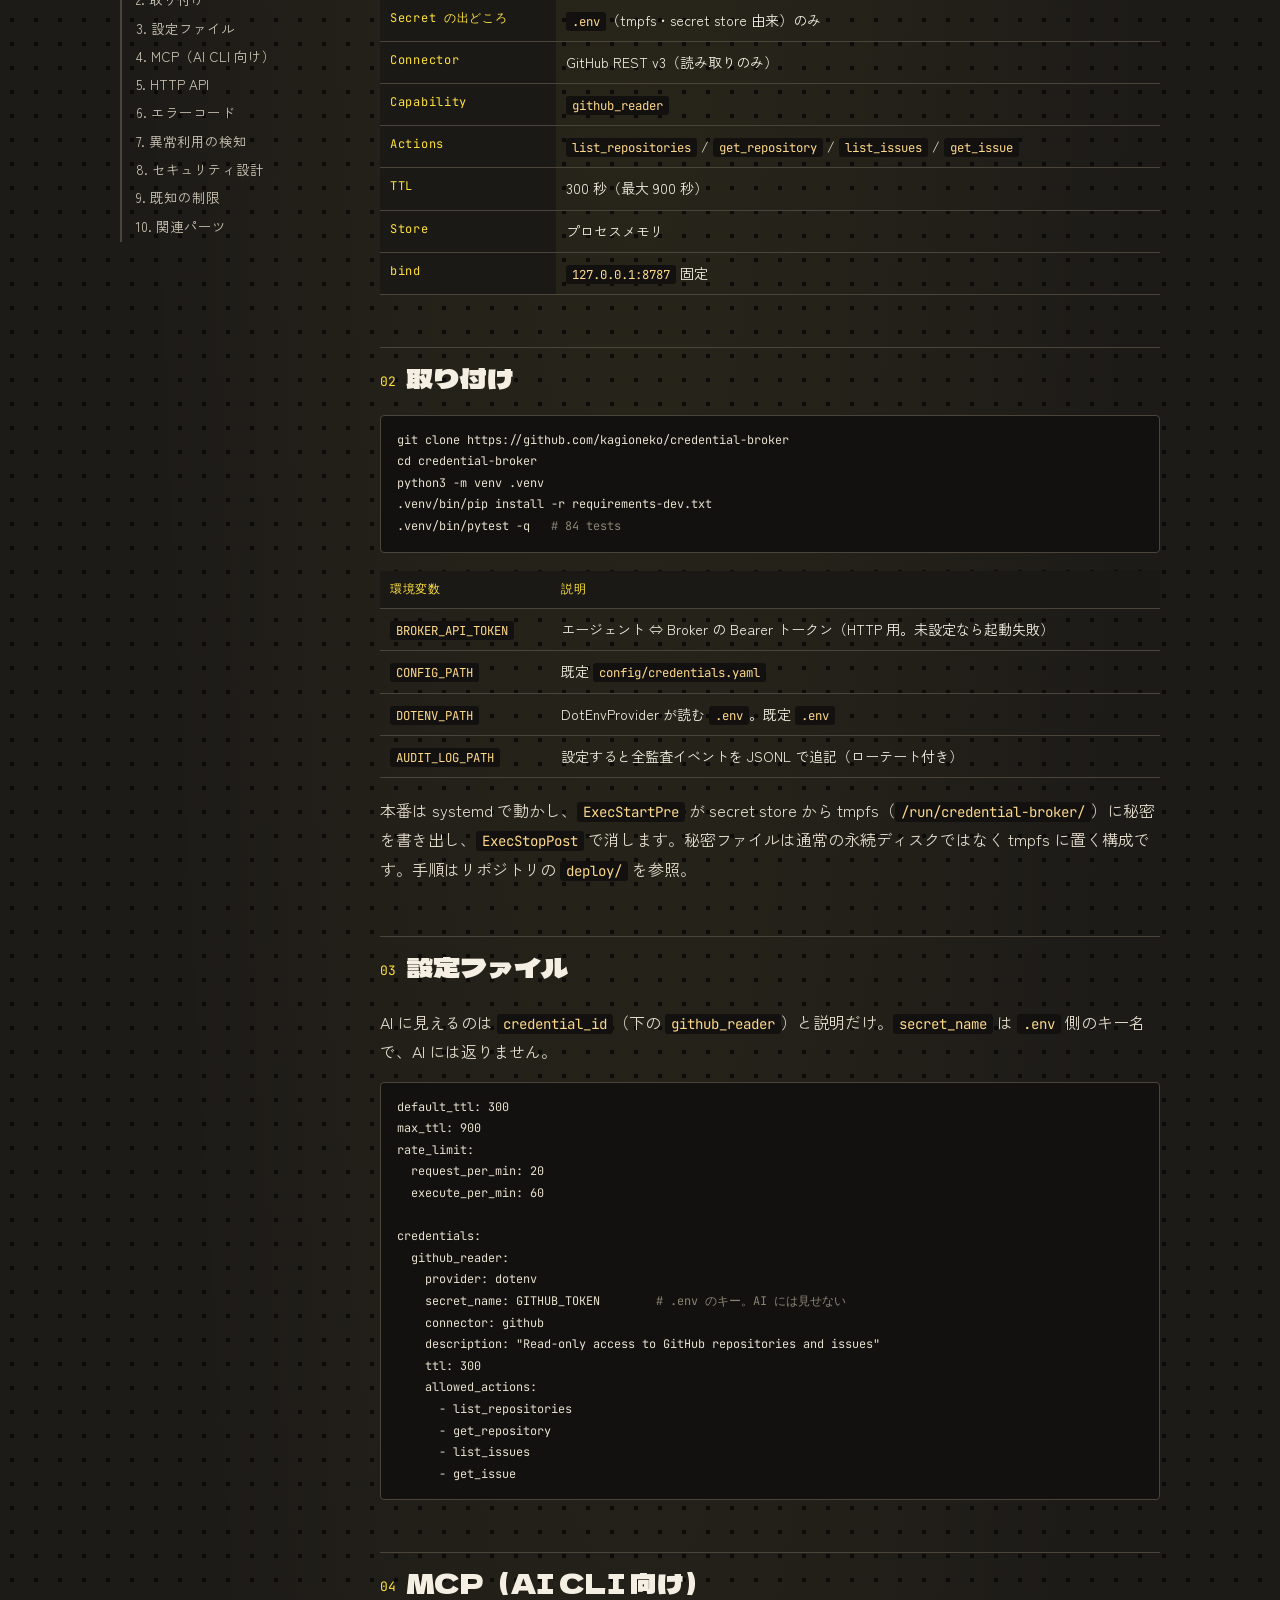
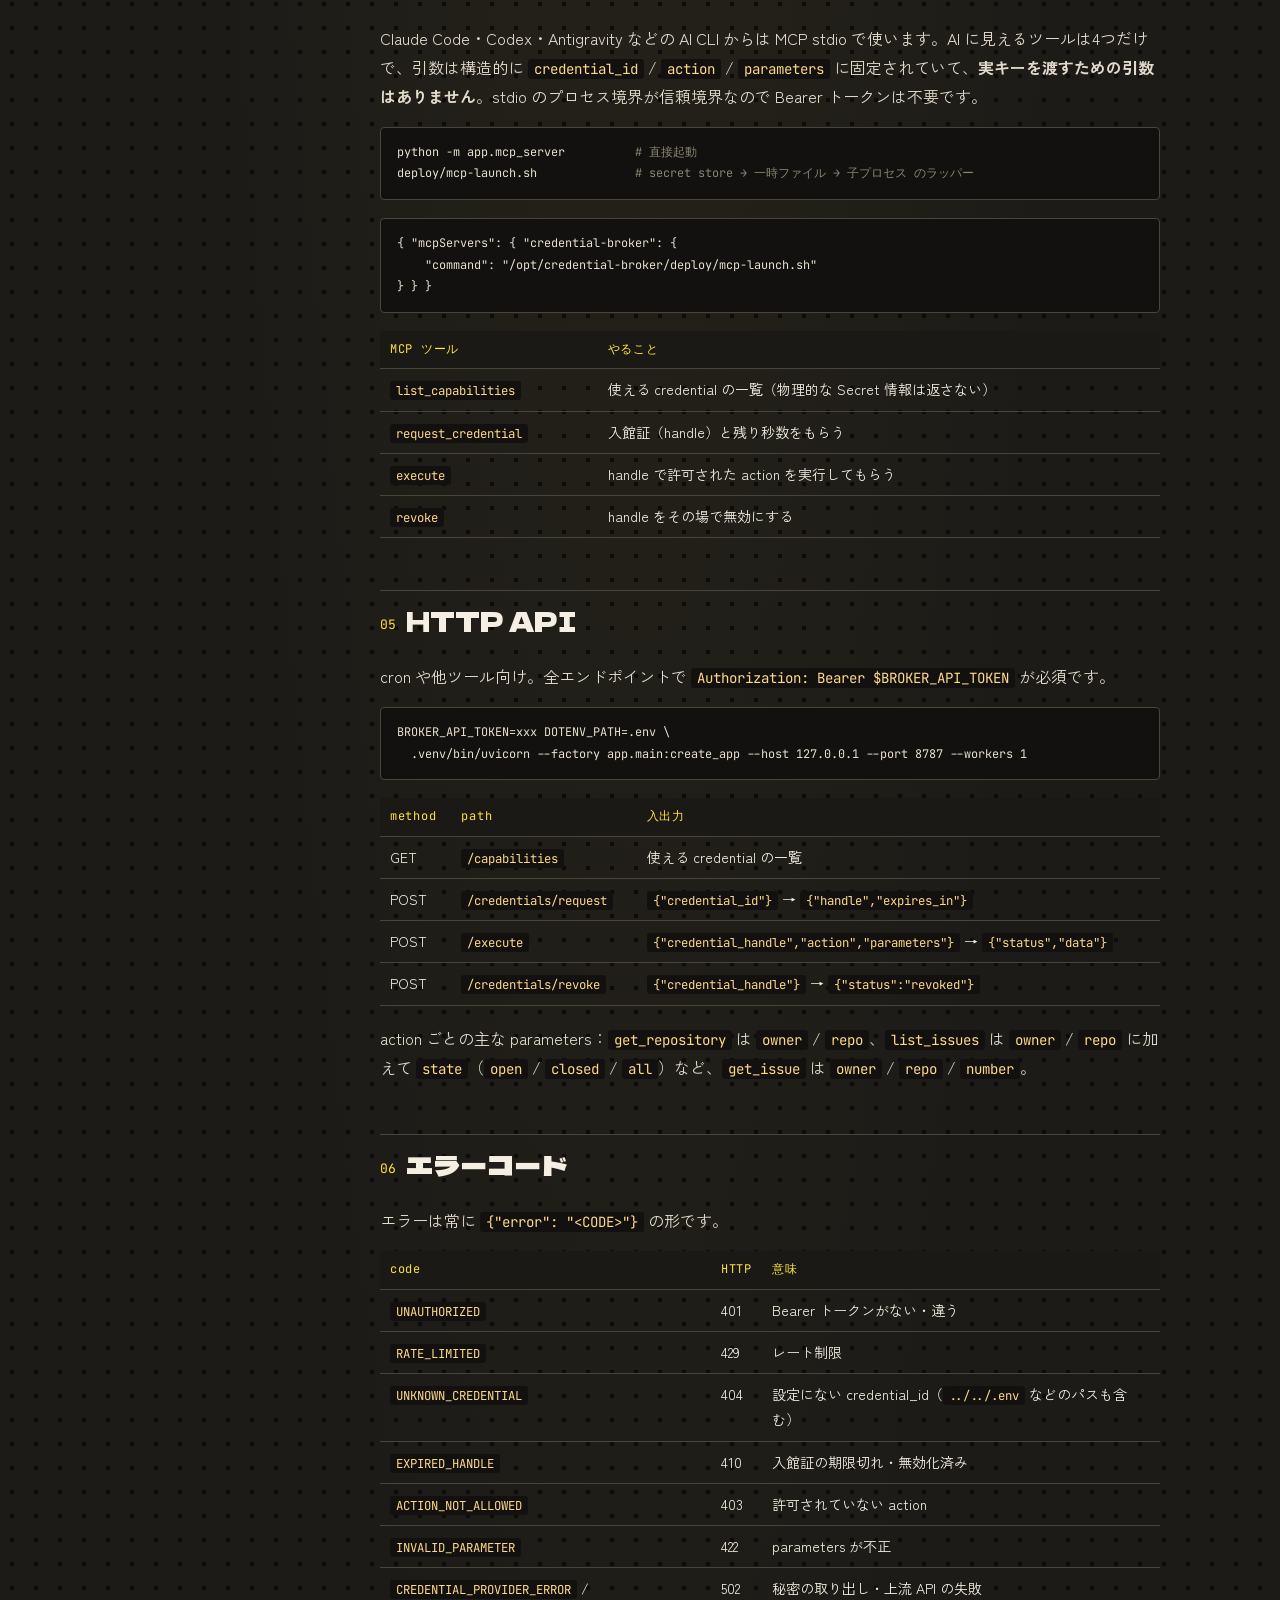
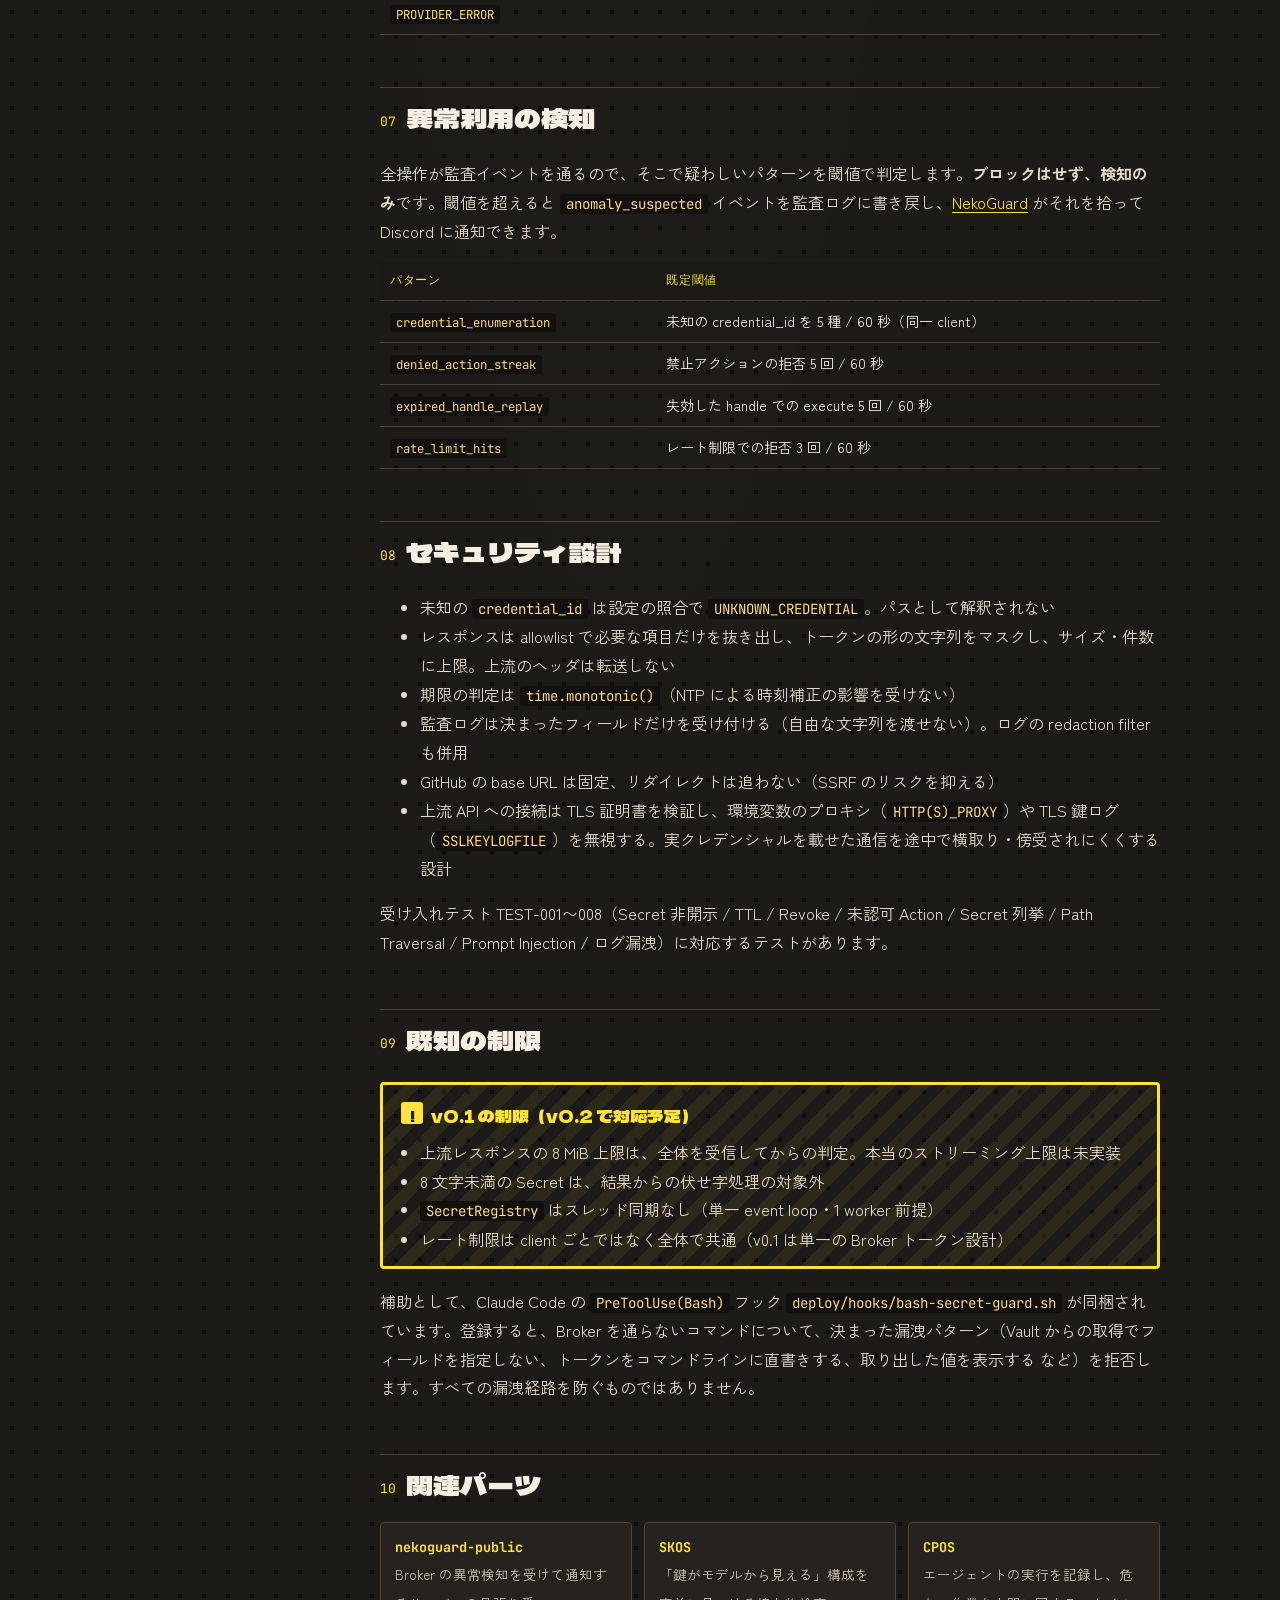
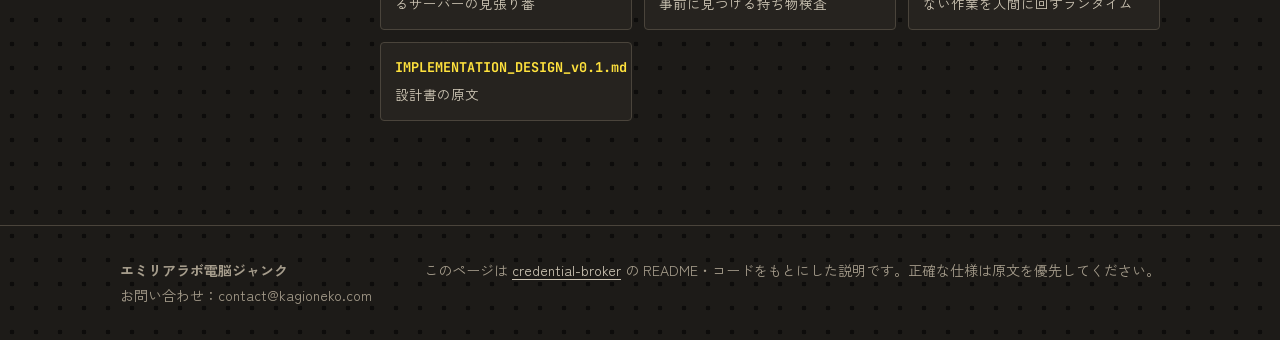
==== commit 01940eef: "docs: note upstream-TLS and MCP-connector interception defenses Broker §08: upstream API calls verif" ====
--- a/broker.html
+++ b/broker.html
@@ -221,6 +221,7 @@
           <li>期限の判定は <code>time.monotonic()</code>（NTP による時刻補正の影響を受けない）</li>
           <li>監査ログは決まったフィールドだけを受け付ける（自由な文字列を渡せない）。ログの redaction filter も併用</li>
           <li>GitHub の base URL は固定、リダイレクトは追わない（SSRF のリスクを抑える）</li>
+          <li>上流 API への接続は TLS 証明書を検証し、環境変数のプロキシ（<code>HTTP(S)_PROXY</code>）や TLS 鍵ログ（<code>SSLKEYLOGFILE</code>）を無視する。実クレデンシャルを載せた通信を途中で横取り・傍受されにくくする設計</li>
         </ul>
         <p>受け入れテスト TEST-001〜008（Secret 非開示 / TTL / Revoke / 未認可 Action / Secret 列挙 / Path Traversal / Prompt Injection / ログ漏洩）に対応するテストがあります。</p>
 
